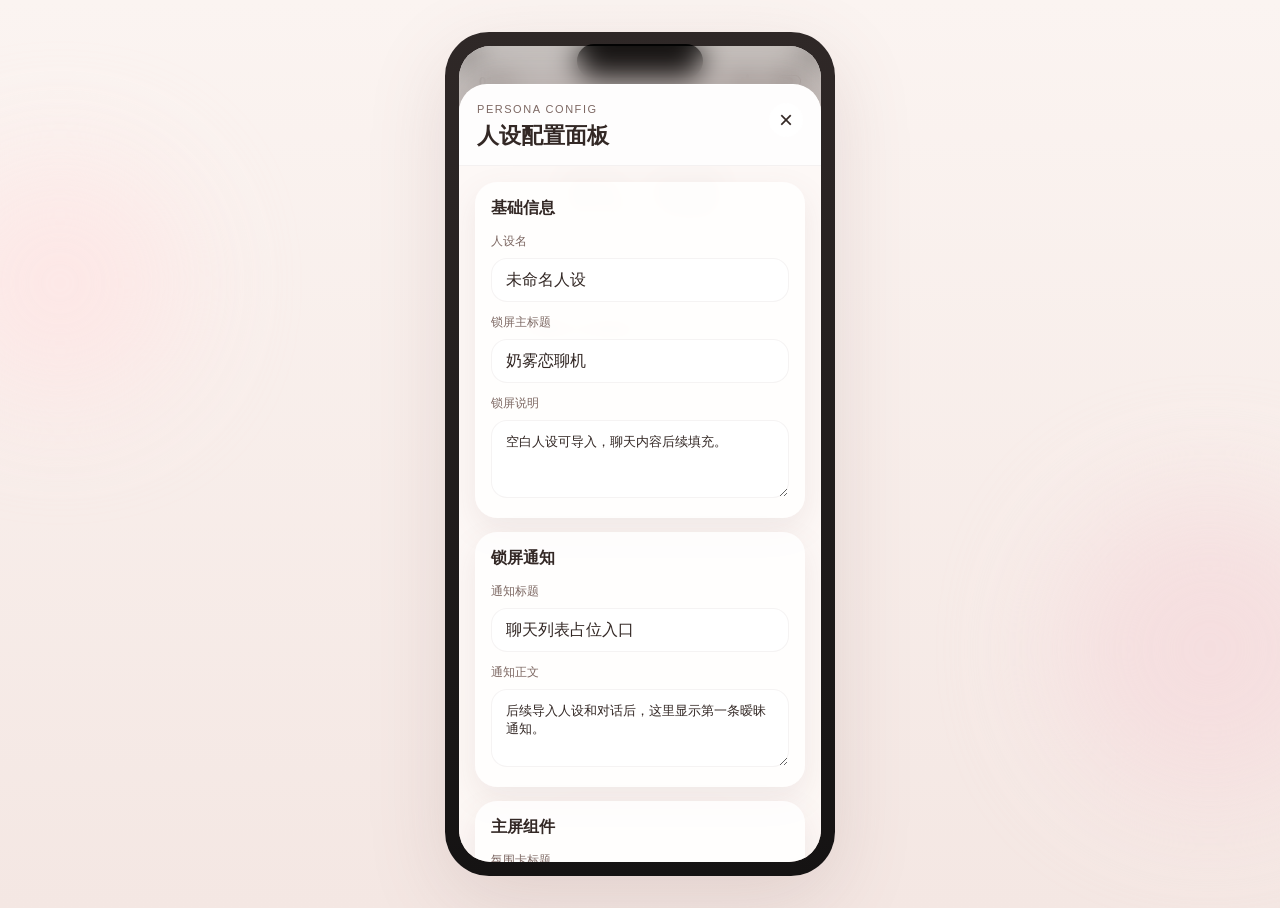
==== milk-mist-love-phone/index.html @ c80b2482 "feat: add milk mist love phone shell" ====
<!DOCTYPE html>
<html lang="zh-CN">
  <head>
    <meta charset="UTF-8" />
    <meta
      name="viewport"
      content="width=device-width, initial-scale=1.0, maximum-scale=1.0, user-scalable=no, viewport-fit=cover"
    />
    <meta name="theme-color" content="#f6edea" />
    <title>Milk Mist Love Phone</title>
    <link rel="stylesheet" href="./styles.css" />
  </head>
  <body>
    <main class="scene">
      <div class="ambient ambient-left"></div>
      <div class="ambient ambient-right"></div>

      <section class="phone-shell">
        <div class="device-frame">
          <div class="dynamic-island"></div>

          <div class="screen-surface">
            <header class="status-bar">
              <span class="status-time" id="statusTime">12:00</span>
              <div class="status-icons">
                <span class="signal-bars">
                  <i></i>
                  <i></i>
                  <i></i>
                  <i></i>
                </span>
                <span class="wifi-icon"></span>
                <span class="battery-pill">
                  <span class="battery-fill"></span>
                </span>
              </div>
            </header>

            <section class="screen is-active" data-screen="lock">
              <div class="lock-screen">
                <div class="lock-date">星期四 04/03</div>
                <div class="lock-time" id="lockTime">12:00</div>

                <div class="lock-card">
                  <p class="lock-card-label" id="personaNameText">未命名人设</p>
                  <h1 class="lock-card-title" id="lockCardTitle">
                    奶雾恋聊机
                  </h1>
                  <p class="lock-card-copy" id="lockCardCopy">
                    空白人设可导入，聊天内容后续填充。
                  </p>
                </div>

                <button
                  class="lock-notice"
                  type="button"
                  data-open-screen="chat-list"
                >
                  <div class="lock-notice-meta">
                    <span>消息</span>
                    <span>刚刚</span>
                  </div>
                  <strong id="lockNoticeTitle">聊天列表占位入口</strong>
                  <p id="lockNoticeBody">
                    后续导入人设和对话后，这里显示第一条暧昧通知。
                  </p>
                </button>

                <button
                  class="gesture-bar"
                  type="button"
                  data-open-screen="home"
                  aria-label="解锁进入主屏"
                ></button>
              </div>
            </section>

            <section class="screen" data-screen="home">
              <div class="home-screen">
                <div class="wallpaper-shimmer"></div>

                <section class="widget-grid">
                  <article class="widget-card widget-card-large">
                    <span class="widget-kicker">关系氛围卡片</span>
                    <h2 id="primaryWidgetTitle">空白可编辑</h2>
                    <p id="primaryWidgetBody">
                      用于放一句暧昧便签、心情碎片或关系提示。
                    </p>
                  </article>

                  <article class="widget-card widget-card-small">
                    <span class="widget-kicker">多媒体卡片</span>
                    <div class="media-placeholder" id="mediaWidgetPreview">
                      <span id="mediaWidgetLabel">可换图</span>
                    </div>
                    <p id="mediaWidgetBody">
                      支持图片、便签图或“为你做”的展示位。
                    </p>
                  </article>
                </section>

                <section class="app-grid" aria-label="主屏图标">
                  <button
                    class="app-icon app-icon-primary"
                    type="button"
                    data-open-screen="chat-list"
                  >
                    <span class="app-glyph">Q</span>
                    <span class="app-name">聊天</span>
                  </button>
                  <button class="app-icon" type="button">
                    <span class="app-glyph">R</span>
                    <span class="app-name">回忆</span>
                  </button>
                  <button class="app-icon" type="button">
                    <span class="app-glyph">P</span>
                    <span class="app-name">相片</span>
                  </button>
                  <button class="app-icon" type="button">
                    <span class="app-glyph">N</span>
                    <span class="app-name">便签</span>
                  </button>
                </section>

                <footer class="dock">
                  <button
                    class="dock-icon"
                    type="button"
                    data-open-screen="chat-list"
                    aria-label="打开聊天列表"
                  >
                    <span class="app-glyph">Q</span>
                  </button>
                  <button class="dock-icon" type="button" aria-label="打开照片">
                    <span class="app-glyph">P</span>
                  </button>
                  <button class="dock-icon" type="button" aria-label="打开便签">
                    <span class="app-glyph">N</span>
                  </button>
                </footer>
              </div>
            </section>

            <section class="screen" data-screen="chat-list">
              <div class="chat-list-screen">
                <header class="page-header qq-header">
                  <button
                    class="nav-back"
                    type="button"
                    data-open-screen="home"
                    aria-label="返回主屏"
                  >
                    ‹
                  </button>
                  <h2>消息</h2>
                  <div class="header-actions">
                    <button type="button" aria-label="搜索">⌕</button>
                    <button type="button" aria-label="新增">＋</button>
                  </div>
                </header>

                <div class="qq-search">
                  <input type="text" placeholder="搜索" readonly />
                </div>

                <section class="thread-list">
                  <button
                    class="thread-card"
                    type="button"
                    data-open-screen="chat-thread"
                  >
                    <span class="thread-avatar warm">A</span>
                    <span class="thread-main">
                      <span class="thread-top">
                        <strong id="threadName">未命名对话</strong>
                        <em>刚刚</em>
                      </span>
                      <span class="thread-preview"
                        id="threadPreview"
                        >导入人设后显示最近一条消息预览。</span
                      >
                    </span>
                    <span class="thread-badge" id="threadBadge">1</span>
                  </button>

                  <article class="thread-card thread-card-muted">
                    <span class="thread-avatar soft">?</span>
                    <span class="thread-main">
                      <span class="thread-top">
                        <strong>空白会话位</strong>
                        <em>--:--</em>
                      </span>
                      <span class="thread-preview"
                        >后续可继续扩展更多联系人与会话入口。</span
                      >
                    </span>
                  </article>
                </section>

                <footer class="qq-tabbar">
                  <button class="qq-tab is-active" type="button">消息</button>
                  <button class="qq-tab" type="button">联系人</button>
                  <button class="qq-tab" type="button">动态</button>
                </footer>
              </div>
            </section>

            <section class="screen" data-screen="chat-thread">
              <div class="chat-thread-screen">
                <header class="page-header qq-chat-header">
                  <button
                    class="nav-back"
                    type="button"
                    data-open-screen="chat-list"
                    aria-label="返回聊天列表"
                  >
                    ‹
                  </button>
                  <div class="chat-thread-title">
                    <strong id="chatTitle">未命名会话</strong>
                    <span id="chatSubtitle">空白人设</span>
                  </div>
                  <div class="header-actions">
                    <button type="button" aria-label="电话">◦</button>
                    <button type="button" aria-label="更多">⋯</button>
                  </div>
                </header>

                <section class="chat-canvas">
                  <div class="timestamp-chip">今天 12:00</div>

                  <div class="bubble-row bubble-row-left">
                    <span class="bubble-avatar">?</span>
                    <div class="bubble bubble-left" id="incomingBubble">
                      导入对话后，这里显示对方的第一条消息。
                    </div>
                  </div>

                  <div class="bubble-row bubble-row-right">
                    <div class="bubble bubble-right" id="outgoingBubble">
                      用户编写或导入的人设内容也会从这里开始填充。
                    </div>
                  </div>
                </section>

                <footer class="composer">
                  <button class="composer-action" type="button" aria-label="语音">
                    ＋
                  </button>
                  <div class="composer-input">聊天输入框占位</div>
                  <button class="composer-send" type="button">发送</button>
                </footer>
              </div>
            </section>

            <button
              class="config-fab"
              id="openConfigPanel"
              type="button"
              aria-label="打开人设配置面板"
            >
              人设
            </button>

            <div class="config-overlay" id="configOverlay" hidden>
              <section
                class="config-panel"
                role="dialog"
                aria-modal="true"
                aria-labelledby="configPanelTitle"
              >
                <header class="config-header">
                  <div>
                    <p class="config-eyebrow">Persona Config</p>
                    <h2 id="configPanelTitle">人设配置面板</h2>
                  </div>
                  <button
                    class="config-close"
                    id="closeConfigPanel"
                    type="button"
                    aria-label="关闭人设配置面板"
                  >
                    ×
                  </button>
                </header>

                <div class="config-body">
                  <section class="config-section">
                    <h3>基础信息</h3>
                    <label class="field">
                      <span>人设名</span>
                      <input id="personaNameInput" type="text" />
                    </label>
                    <label class="field">
                      <span>锁屏主标题</span>
                      <input id="lockTitleInput" type="text" />
                    </label>
                    <label class="field">
                      <span>锁屏说明</span>
                      <textarea id="lockCopyInput" rows="3"></textarea>
                    </label>
                  </section>

                  <section class="config-section">
                    <h3>锁屏通知</h3>
                    <label class="field">
                      <span>通知标题</span>
                      <input id="lockNoticeTitleInput" type="text" />
                    </label>
                    <label class="field">
                      <span>通知正文</span>
                      <textarea id="lockNoticeBodyInput" rows="3"></textarea>
                    </label>
                  </section>

                  <section class="config-section">
                    <h3>主屏组件</h3>
                    <label class="field">
                      <span>氛围卡标题</span>
                      <input id="primaryWidgetTitleInput" type="text" />
                    </label>
                    <label class="field">
                      <span>氛围卡正文</span>
                      <textarea id="primaryWidgetBodyInput" rows="3"></textarea>
                    </label>
                    <label class="field">
                      <span>多媒体卡文案</span>
                      <input id="mediaWidgetLabelInput" type="text" />
                    </label>
                    <label class="field">
                      <span>多媒体卡说明</span>
                      <textarea id="mediaWidgetBodyInput" rows="3"></textarea>
                    </label>
                    <label class="field">
                      <span>多媒体卡图片 URL</span>
                      <input id="mediaWidgetImageInput" type="url" />
                    </label>
                  </section>

                  <section class="config-section">
                    <h3>聊天列表</h3>
                    <label class="field">
                      <span>会话名</span>
                      <input id="threadNameInput" type="text" />
                    </label>
                    <label class="field">
                      <span>会话预览</span>
                      <textarea id="threadPreviewInput" rows="3"></textarea>
                    </label>
                    <label class="field">
                      <span>未读数量</span>
                      <input id="threadBadgeInput" type="number" min="0" max="99" />
                    </label>
                  </section>

                  <section class="config-section">
                    <h3>单人聊天</h3>
                    <label class="field">
                      <span>聊天标题</span>
                      <input id="chatTitleInput" type="text" />
                    </label>
                    <label class="field">
                      <span>聊天副标题</span>
                      <input id="chatSubtitleInput" type="text" />
                    </label>
                    <label class="field">
                      <span>左侧消息</span>
                      <textarea id="incomingBubbleInput" rows="3"></textarea>
                    </label>
                    <label class="field">
                      <span>右侧消息</span>
                      <textarea id="outgoingBubbleInput" rows="3"></textarea>
                    </label>
                  </section>

                  <section class="config-section">
                    <h3>JSON 导入导出</h3>
                    <label class="field">
                      <span>JSON 文本</span>
                      <textarea
                        id="jsonConfigInput"
                        rows="8"
                        placeholder='{"personaName":"你的角色名"}'
                      ></textarea>
                    </label>
                    <div class="config-actions">
                      <button class="config-btn" id="importJsonBtn" type="button">
                        应用 JSON
                      </button>
                      <button
                        class="config-btn config-btn-secondary"
                        id="importFileBtn"
                        type="button"
                      >
                        导入 JSON 文件
                      </button>
                      <button
                        class="config-btn config-btn-secondary"
                        id="exportJsonBtn"
                        type="button"
                      >
                        导出 JSON
                      </button>
                      <button
                        class="config-btn config-btn-danger"
                        id="resetConfigBtn"
                        type="button"
                      >
                        恢复默认
                      </button>
                    </div>
                    <input
                      id="jsonFileInput"
                      type="file"
                      accept="application/json,.json"
                      hidden
                    />
                    <p class="config-status" id="configStatus">
                      当前支持页面表单填写、JSON 粘贴导入和 JSON 文件导入。
                    </p>
                  </section>
                </div>
              </section>
            </div>
          </div>
        </div>
      </section>
    </main>

    <script src="./app.js"></script>
  </body>
</html>
---- milk-mist-love-phone/styles.css ----
:root {
  --bg-top: #fbf4f1;
  --bg-bottom: #f4e7e3;
  --surface: rgba(255, 255, 255, 0.52);
  --surface-strong: rgba(255, 255, 255, 0.8);
  --text: #332825;
  --text-soft: #7d6863;
  --accent-deep: #d68f93;
  --shadow: 0 24px 80px rgba(126, 90, 85, 0.16);
  --shadow-soft: 0 12px 32px rgba(126, 90, 85, 0.1);
  --safe-top: 56px;
  --safe-bottom: 28px;
  --qq-blue-deep: #7ea1c9;
}

* {
  box-sizing: border-box;
}

html,
body {
  margin: 0;
  min-height: 100%;
  font-family: "SF Pro Text", "PingFang SC", "Hiragino Sans GB", "Noto Sans SC",
    sans-serif;
  background: linear-gradient(180deg, var(--bg-top) 0%, var(--bg-bottom) 100%);
  color: var(--text);
}

body {
  min-height: 100vh;
}

button,
input {
  font: inherit;
}

button {
  border: 0;
  background: none;
  color: inherit;
  padding: 0;
}

.scene {
  position: relative;
  min-height: 100vh;
  display: grid;
  place-items: center;
  overflow: hidden;
  padding: 32px 18px;
}

.ambient {
  position: absolute;
  border-radius: 999px;
  filter: blur(60px);
  opacity: 0.85;
}

.ambient-left {
  width: 240px;
  height: 240px;
  left: -60px;
  top: 18%;
  background: rgba(255, 228, 228, 0.85);
}

.ambient-right {
  width: 300px;
  height: 300px;
  right: -80px;
  bottom: 12%;
  background: rgba(246, 220, 222, 0.92);
}

.phone-shell {
  position: relative;
  z-index: 1;
}

.device-frame {
  width: min(100vw - 36px, 390px);
  height: min(100dvh - 36px, 844px);
  background: linear-gradient(180deg, #2f2827 0%, #151313 100%);
  border-radius: 44px;
  padding: 14px;
  box-shadow: var(--shadow);
  position: relative;
}

.dynamic-island {
  position: absolute;
  top: 12px;
  left: 50%;
  transform: translateX(-50%);
  width: 126px;
  height: 34px;
  border-radius: 999px;
  background: rgba(0, 0, 0, 0.92);
  z-index: 4;
}

.screen-surface {
  position: relative;
  width: 100%;
  height: 100%;
  border-radius: 32px;
  overflow: hidden;
  background:
    radial-gradient(circle at 16% 16%, rgba(255, 255, 255, 0.58), transparent 32%),
    linear-gradient(180deg, #fffaf7 0%, #f7eeea 100%);
}

.status-bar {
  position: absolute;
  top: 0;
  left: 0;
  right: 0;
  display: flex;
  justify-content: space-between;
  align-items: center;
  padding: 18px 20px 0;
  height: 52px;
  z-index: 3;
  font-size: 13px;
  font-weight: 600;
}

.status-icons {
  display: flex;
  align-items: center;
  gap: 8px;
}

.signal-bars {
  display: flex;
  align-items: flex-end;
  gap: 2px;
  height: 14px;
}

.signal-bars i {
  display: block;
  width: 3px;
  border-radius: 999px;
  background: var(--text);
}

.signal-bars i:nth-child(1) {
  height: 5px;
}

.signal-bars i:nth-child(2) {
  height: 8px;
}

.signal-bars i:nth-child(3) {
  height: 11px;
}

.signal-bars i:nth-child(4) {
  height: 14px;
}

.wifi-icon {
  width: 12px;
  height: 12px;
  border: 2px solid var(--text);
  border-top-color: transparent;
  border-left-color: transparent;
  transform: rotate(45deg);
  border-radius: 2px;
  opacity: 0.75;
}

.battery-pill {
  width: 24px;
  height: 12px;
  border-radius: 999px;
  border: 1.8px solid var(--text);
  padding: 1px;
  display: flex;
  align-items: center;
}

.battery-fill {
  display: block;
  height: 100%;
  width: 72%;
  border-radius: 999px;
  background: var(--text);
}

.screen {
  position: absolute;
  inset: 0;
  padding-top: var(--safe-top);
  padding-bottom: var(--safe-bottom);
  opacity: 0;
  pointer-events: none;
  transform: scale(1.02);
  transition:
    opacity 0.28s ease,
    transform 0.32s ease;
}

.screen.is-active {
  opacity: 1;
  pointer-events: auto;
  transform: scale(1);
}

.lock-screen,
.home-screen,
.chat-list-screen,
.chat-thread-screen {
  height: 100%;
}

.lock-screen {
  display: flex;
  flex-direction: column;
  align-items: center;
  padding: 34px 22px 18px;
  background:
    radial-gradient(circle at top, rgba(255, 255, 255, 0.62), transparent 38%),
    linear-gradient(180deg, #f9f1ef 0%, #f3e5e1 100%);
}

.lock-date {
  font-size: 16px;
  color: var(--text-soft);
}

.lock-time {
  margin-top: 4px;
  font-size: 72px;
  line-height: 0.95;
  font-weight: 600;
  letter-spacing: -0.06em;
}

.lock-card,
.lock-notice,
.widget-card,
.thread-card,
.bubble,
.composer {
  backdrop-filter: blur(20px);
  -webkit-backdrop-filter: blur(20px);
}

.lock-card {
  width: 100%;
  margin-top: 38px;
  padding: 20px;
  border-radius: 34px;
  background: var(--surface);
  border: 1px solid rgba(255, 255, 255, 0.7);
  box-shadow: var(--shadow-soft);
}

.lock-card-label,
.widget-kicker {
  margin: 0;
  font-size: 12px;
  text-transform: uppercase;
  letter-spacing: 0.12em;
  color: var(--text-soft);
}

.lock-card-title {
  margin: 10px 0 6px;
  font-size: 30px;
  line-height: 1.02;
}

.lock-card-copy {
  margin: 0;
  font-size: 14px;
  color: var(--text-soft);
  line-height: 1.5;
}

.lock-notice {
  width: 100%;
  margin-top: auto;
  text-align: left;
  padding: 16px 18px;
  border-radius: 26px;
  background: rgba(255, 255, 255, 0.72);
  border: 1px solid rgba(255, 255, 255, 0.75);
  box-shadow: var(--shadow-soft);
}

.lock-notice-meta,
.thread-top {
  display: flex;
  justify-content: space-between;
  align-items: center;
  gap: 10px;
  color: var(--text-soft);
  font-size: 12px;
}

.lock-notice strong {
  display: block;
  margin-top: 8px;
  font-size: 16px;
}

.lock-notice p {
  margin: 8px 0 0;
  font-size: 13px;
  line-height: 1.45;
  color: var(--text-soft);
}

.gesture-bar {
  margin-top: 22px;
  width: 148px;
  height: 5px;
  border-radius: 999px;
  background: rgba(51, 40, 37, 0.86);
}

.home-screen {
  position: relative;
  padding: 30px 18px 16px;
  display: flex;
  flex-direction: column;
  gap: 20px;
  background:
    radial-gradient(circle at 82% 12%, rgba(255, 241, 241, 0.8), transparent 26%),
    linear-gradient(180deg, #fff9f7 0%, #f7ece8 100%);
}

.wallpaper-shimmer {
  position: absolute;
  inset: 0;
  background:
    radial-gradient(circle at 18% 22%, rgba(255, 255, 255, 0.5), transparent 18%),
    radial-gradient(circle at 78% 34%, rgba(245, 213, 215, 0.34), transparent 24%);
  pointer-events: none;
}

.widget-grid,
.app-grid,
.dock,
.thread-list,
.chat-canvas {
  position: relative;
  z-index: 1;
}

.widget-grid {
  display: grid;
  grid-template-columns: 1.15fr 0.85fr;
  gap: 14px;
  min-height: 222px;
}

.widget-card {
  border-radius: 28px;
  padding: 18px;
  background: rgba(255, 255, 255, 0.64);
  border: 1px solid rgba(255, 255, 255, 0.78);
  box-shadow: var(--shadow-soft);
}

.widget-card h2 {
  margin: 12px 0 10px;
  font-size: 24px;
  line-height: 1.08;
}

.widget-card p {
  margin: 0;
  font-size: 13px;
  line-height: 1.5;
  color: var(--text-soft);
}

.widget-card-large {
  display: flex;
  flex-direction: column;
  justify-content: flex-end;
  min-height: 198px;
}

.widget-card-small {
  margin-top: 24px;
  min-height: 176px;
}

.media-placeholder {
  display: grid;
  place-items: center;
  height: 86px;
  margin: 14px 0 12px;
  border-radius: 20px;
  background: linear-gradient(135deg, rgba(248, 224, 225, 0.9), rgba(255, 255, 255, 0.9));
  color: var(--accent-deep);
  font-weight: 600;
}

.app-grid {
  display: grid;
  grid-template-columns: repeat(4, 1fr);
  gap: 20px 16px;
}

.app-icon,
.dock-icon {
  display: flex;
  flex-direction: column;
  align-items: center;
  gap: 8px;
}

.app-glyph {
  display: grid;
  place-items: center;
  width: 58px;
  height: 58px;
  border-radius: 18px;
  background: rgba(255, 255, 255, 0.72);
  border: 1px solid rgba(255, 255, 255, 0.82);
  box-shadow: 0 8px 20px rgba(156, 114, 109, 0.12);
  font-size: 22px;
  font-weight: 700;
}

.app-icon-primary .app-glyph,
.dock-icon:first-child .app-glyph {
  background: linear-gradient(
    180deg,
    rgba(255, 242, 242, 0.95),
    rgba(242, 207, 208, 0.92)
  );
}

.app-name {
  font-size: 12px;
  color: var(--text);
}

.dock {
  margin-top: auto;
  padding: 12px 18px;
  border-radius: 30px;
  background: rgba(255, 255, 255, 0.52);
  border: 1px solid rgba(255, 255, 255, 0.78);
  display: flex;
  justify-content: center;
  gap: 22px;
}

.dock-icon .app-glyph {
  width: 54px;
  height: 54px;
}

.chat-list-screen {
  display: flex;
  flex-direction: column;
  background: linear-gradient(180deg, #cfe1f3 0%, #f7efeb 26%, #f9f3ef 100%);
}

.page-header {
  display: flex;
  align-items: center;
  justify-content: space-between;
  padding: 14px 16px 10px;
}

.qq-header {
  color: #ffffff;
  padding-top: 12px;
}

.qq-header h2 {
  margin: 0;
  font-size: 30px;
  font-weight: 700;
}

.nav-back,
.header-actions button {
  min-width: 28px;
  min-height: 28px;
  display: grid;
  place-items: center;
  font-size: 24px;
  color: inherit;
}

.header-actions {
  display: flex;
  align-items: center;
  gap: 10px;
}

.qq-search {
  padding: 0 14px 14px;
}

.qq-search input {
  width: 100%;
  height: 38px;
  border: 0;
  border-radius: 999px;
  background: rgba(255, 255, 255, 0.28);
  color: #ffffff;
  padding: 0 14px;
}

.qq-search input::placeholder {
  color: rgba(255, 255, 255, 0.78);
}

.thread-list {
  flex: 1;
  overflow: auto;
  padding-bottom: 14px;
}

.thread-card {
  width: 100%;
  display: flex;
  align-items: center;
  gap: 12px;
  padding: 14px 16px;
  background: rgba(255, 255, 255, 0.74);
  border-top: 1px solid rgba(125, 104, 99, 0.08);
}

.thread-card-muted {
  opacity: 0.72;
}

.thread-avatar {
  flex: none;
  width: 52px;
  height: 52px;
  border-radius: 18px;
  display: grid;
  place-items: center;
  font-weight: 700;
  color: #ffffff;
}

.thread-avatar.warm {
  background: linear-gradient(180deg, #f4b9bb, #d38b90);
}

.thread-avatar.soft {
  background: linear-gradient(180deg, #d8d7e8, #b1b4d6);
}

.thread-main {
  flex: 1;
  min-width: 0;
  display: flex;
  flex-direction: column;
  gap: 6px;
}

.thread-preview {
  font-size: 13px;
  color: var(--text-soft);
  text-align: left;
  white-space: nowrap;
  overflow: hidden;
  text-overflow: ellipsis;
}

.thread-badge {
  flex: none;
  min-width: 20px;
  height: 20px;
  border-radius: 999px;
  display: grid;
  place-items: center;
  padding: 0 6px;
  background: #ff565d;
  color: #ffffff;
  font-size: 11px;
  font-weight: 700;
}

.qq-tabbar {
  display: grid;
  grid-template-columns: repeat(3, 1fr);
  border-top: 1px solid rgba(125, 104, 99, 0.08);
  background: rgba(255, 255, 255, 0.78);
}

.qq-tab {
  height: 58px;
  font-size: 13px;
  color: var(--text-soft);
}

.qq-tab.is-active {
  color: var(--qq-blue-deep);
  font-weight: 700;
}

.config-fab {
  position: absolute;
  right: 18px;
  bottom: 26px;
  z-index: 8;
  min-width: 54px;
  height: 54px;
  padding: 0 16px;
  border-radius: 999px;
  background: rgba(255, 255, 255, 0.84);
  color: var(--text);
  box-shadow: 0 14px 30px rgba(126, 90, 85, 0.18);
  border: 1px solid rgba(255, 255, 255, 0.9);
  font-size: 13px;
  font-weight: 700;
  letter-spacing: 0.04em;
}

.config-overlay {
  position: absolute;
  inset: 0;
  z-index: 9;
  background: rgba(36, 27, 26, 0.26);
  backdrop-filter: blur(14px);
  -webkit-backdrop-filter: blur(14px);
  display: grid;
  place-items: end center;
}

.config-panel {
  width: 100%;
  max-height: calc(100% - 38px);
  background: rgba(255, 250, 248, 0.96);
  border-radius: 28px 28px 0 0;
  border-top: 1px solid rgba(255, 255, 255, 0.92);
  box-shadow: 0 -16px 40px rgba(103, 74, 70, 0.12);
  overflow: hidden;
}

.config-header {
  display: flex;
  align-items: flex-start;
  justify-content: space-between;
  gap: 16px;
  padding: 18px 18px 14px;
  border-bottom: 1px solid rgba(125, 104, 99, 0.08);
  background: rgba(255, 255, 255, 0.76);
}

.config-eyebrow {
  margin: 0 0 6px;
  color: var(--text-soft);
  font-size: 11px;
  letter-spacing: 0.14em;
  text-transform: uppercase;
}

.config-header h2 {
  margin: 0;
  font-size: 22px;
}

.config-close {
  width: 34px;
  height: 34px;
  border-radius: 999px;
  background: rgba(255, 255, 255, 0.9);
  display: grid;
  place-items: center;
  font-size: 24px;
  line-height: 1;
}

.config-body {
  overflow: auto;
  max-height: calc(100dvh - 180px);
  padding: 16px 16px 30px;
}

.config-section {
  padding: 16px;
  border-radius: 22px;
  background: rgba(255, 255, 255, 0.78);
  box-shadow: var(--shadow-soft);
}

.config-section + .config-section {
  margin-top: 14px;
}

.config-section h3 {
  margin: 0 0 14px;
  font-size: 16px;
}

.field {
  display: block;
}

.field + .field {
  margin-top: 12px;
}

.field span {
  display: block;
  margin-bottom: 8px;
  color: var(--text-soft);
  font-size: 12px;
}

.field input,
.field textarea {
  width: 100%;
  border: 1px solid rgba(125, 104, 99, 0.08);
  border-radius: 16px;
  background: rgba(255, 255, 255, 0.92);
  padding: 12px 14px;
  color: var(--text);
  outline: none;
}

.field textarea {
  resize: vertical;
  min-height: 78px;
}

.config-actions {
  display: grid;
  grid-template-columns: repeat(2, minmax(0, 1fr));
  gap: 10px;
}

.config-btn {
  min-height: 42px;
  padding: 0 14px;
  border-radius: 14px;
  background: linear-gradient(
    180deg,
    rgba(246, 219, 220, 0.96),
    rgba(233, 198, 201, 0.96)
  );
  color: #5a4341;
  font-size: 13px;
  font-weight: 700;
}

.config-btn-secondary {
  background: rgba(255, 255, 255, 0.88);
}

.config-btn-danger {
  background: rgba(255, 232, 232, 0.96);
  color: #9a4a4e;
}

.config-status {
  margin: 12px 0 0;
  color: var(--text-soft);
  font-size: 12px;
  line-height: 1.5;
}

.chat-thread-screen {
  display: flex;
  flex-direction: column;
  background:
    radial-gradient(circle at top, rgba(255, 255, 255, 0.56), transparent 30%),
    linear-gradient(180deg, #f8efec 0%, #f1e3df 100%);
}

.qq-chat-header {
  padding-top: 8px;
}

.chat-thread-title {
  display: flex;
  flex-direction: column;
  align-items: center;
  gap: 4px;
}

.chat-thread-title strong {
  font-size: 17px;
}

.chat-thread-title span {
  font-size: 11px;
  color: var(--text-soft);
}

.chat-canvas {
  flex: 1;
  padding: 14px 14px 22px;
  overflow: auto;
}

.timestamp-chip {
  width: fit-content;
  margin: 0 auto 18px;
  padding: 6px 10px;
  border-radius: 999px;
  background: rgba(255, 255, 255, 0.62);
  color: var(--text-soft);
  font-size: 11px;
}

.bubble-row {
  display: flex;
  align-items: flex-end;
  gap: 10px;
  margin-bottom: 14px;
}

.bubble-row-right {
  justify-content: flex-end;
}

.bubble-avatar {
  flex: none;
  width: 32px;
  height: 32px;
  border-radius: 12px;
  display: grid;
  place-items: center;
  background: linear-gradient(180deg, #d8d7e8, #b1b4d6);
  color: #ffffff;
  font-size: 13px;
  font-weight: 700;
}

.bubble {
  max-width: 74%;
  padding: 12px 14px;
  border-radius: 18px;
  font-size: 14px;
  line-height: 1.5;
  box-shadow: var(--shadow-soft);
}

.bubble-left {
  background: rgba(255, 255, 255, 0.8);
  border-top-left-radius: 8px;
}

.bubble-right {
  background: linear-gradient(
    180deg,
    rgba(244, 213, 214, 0.98),
    rgba(241, 203, 205, 0.98)
  );
  border-top-right-radius: 8px;
}

.composer {
  display: flex;
  align-items: center;
  gap: 10px;
  padding: 12px 14px 16px;
  background: rgba(255, 255, 255, 0.66);
  border-top: 1px solid rgba(125, 104, 99, 0.08);
}

.composer-action,
.composer-send {
  flex: none;
  min-width: 36px;
  height: 36px;
  border-radius: 999px;
  background: rgba(255, 255, 255, 0.8);
  display: grid;
  place-items: center;
}

.composer-input {
  flex: 1;
  min-height: 40px;
  padding: 10px 14px;
  border-radius: 999px;
  background: rgba(255, 255, 255, 0.78);
  color: var(--text-soft);
  font-size: 14px;
}

@media (max-width: 420px) {
  .scene {
    padding: 0;
  }

  .device-frame {
    width: 100vw;
    height: 100dvh;
    border-radius: 0;
    padding: 0;
  }

  .dynamic-island {
    top: 8px;
  }

  .screen-surface {
    border-radius: 0;
  }

  .config-panel {
    max-height: 100%;
    border-radius: 24px 24px 0 0;
  }
}
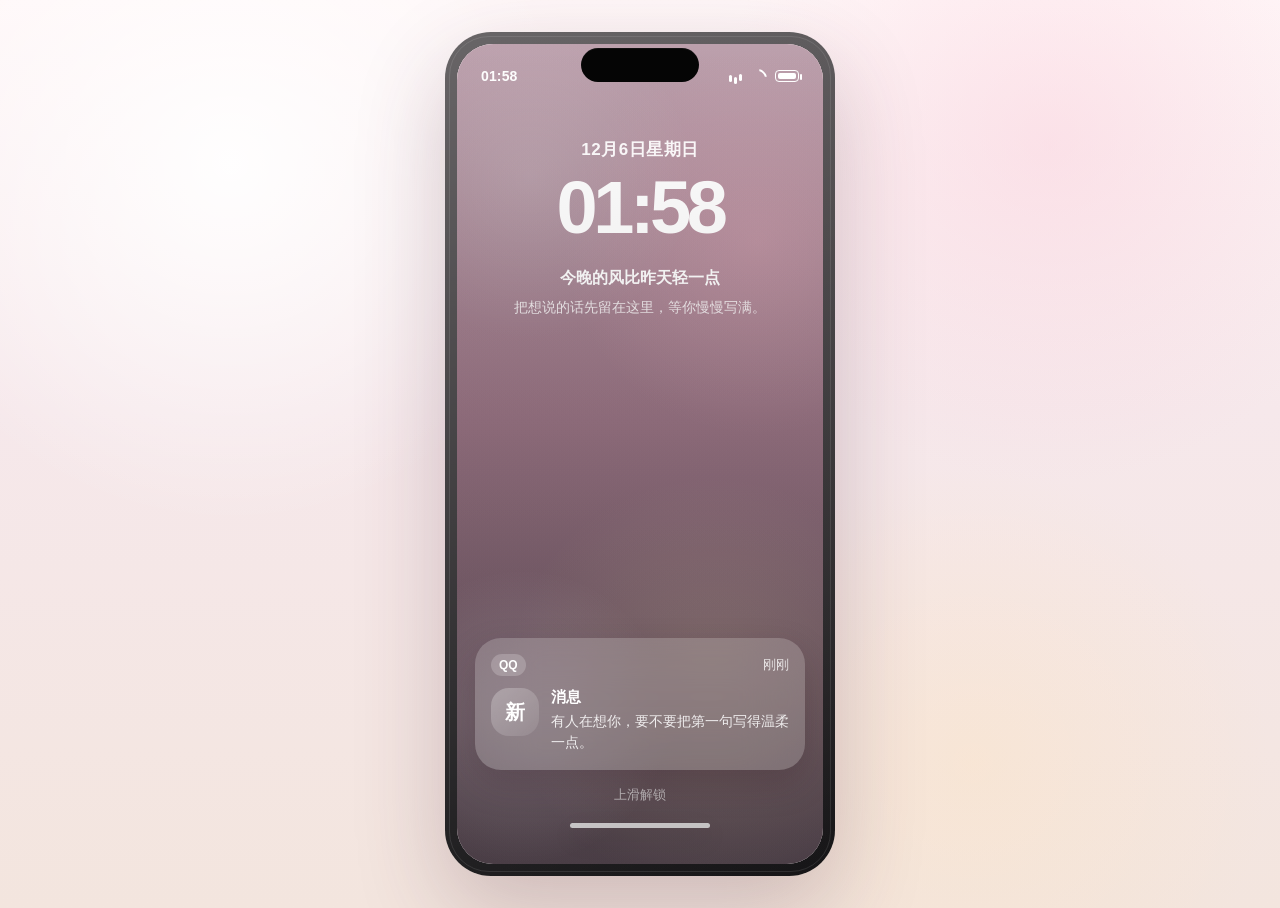
==== commit 47ddf607: "feat: refine milk mist love phone interactions" ====
--- a/milk-mist-love-phone/index.html
+++ b/milk-mist-love-phone/index.html
@@ -1,430 +1,375 @@
-<!DOCTYPE html>
+<!doctype html>
 <html lang="zh-CN">
   <head>
     <meta charset="UTF-8" />
-    <meta
-      name="viewport"
-      content="width=device-width, initial-scale=1.0, maximum-scale=1.0, user-scalable=no, viewport-fit=cover"
-    />
-    <meta name="theme-color" content="#f6edea" />
-    <title>Milk Mist Love Phone</title>
+    <meta name="viewport" content="width=device-width, initial-scale=1.0, viewport-fit=cover" />
+    <meta name="theme-color" content="#f2dfe4" />
+    <title>奶雾恋聊机</title>
     <link rel="stylesheet" href="./styles.css" />
   </head>
   <body>
-    <main class="scene">
-      <div class="ambient ambient-left"></div>
-      <div class="ambient ambient-right"></div>
-
-      <section class="phone-shell">
-        <div class="device-frame">
-          <div class="dynamic-island"></div>
-
-          <div class="screen-surface">
-            <header class="status-bar">
-              <span class="status-time" id="statusTime">12:00</span>
-              <div class="status-icons">
-                <span class="signal-bars">
-                  <i></i>
-                  <i></i>
-                  <i></i>
-                  <i></i>
-                </span>
+    <main class="stage">
+      <div class="phone-frame" id="phoneFrame">
+        <div class="dynamic-island" aria-hidden="true"></div>
+        <div class="screen-surface">
+          <section class="base-screen lock-screen" id="lockScreen" aria-label="锁屏">
+            <div class="status-bar lock-status-bar">
+              <span class="status-time" data-clock>00:00</span>
+              <div class="status-icons" aria-hidden="true">
+                <span class="signal-bars"></span>
                 <span class="wifi-icon"></span>
-                <span class="battery-pill">
-                  <span class="battery-fill"></span>
-                </span>
-              </div>
-            </header>
-
-            <section class="screen is-active" data-screen="lock">
-              <div class="lock-screen">
-                <div class="lock-date">星期四 04/03</div>
-                <div class="lock-time" id="lockTime">12:00</div>
-
-                <div class="lock-card">
-                  <p class="lock-card-label" id="personaNameText">未命名人设</p>
-                  <h1 class="lock-card-title" id="lockCardTitle">
-                    奶雾恋聊机
-                  </h1>
-                  <p class="lock-card-copy" id="lockCardCopy">
-                    空白人设可导入，聊天内容后续填充。
-                  </p>
+                <span class="battery-icon"></span>
+              </div>
+            </div>
+
+            <div class="lock-copy">
+              <p class="lock-date" id="lockDate">4月3日 星期五</p>
+              <h1 class="lock-time" id="lockTime">00:00</h1>
+              <div class="lock-story">
+                <p class="lock-story-title" data-bind="lockTitle">今晚的风比昨天轻一点</p>
+                <p class="lock-story-body" data-bind="lockCopy">把想说的话先留在这里，等你慢慢写满。</p>
+              </div>
+            </div>
+
+            <button class="lock-notification" id="lockNotification" type="button" aria-label="从通知打开聊天">
+              <div class="lock-notice-app">
+                <span class="lock-notice-badge">QQ</span>
+                <span>刚刚</span>
+              </div>
+              <div class="lock-notice-main">
+                <div class="lock-notice-avatar" data-avatar-letter>聊</div>
+                <div class="lock-notice-text">
+                  <strong data-bind="lockNoticeTitle">消息</strong>
+                  <span data-bind="lockNoticeBody">有人在想你，要不要把第一句写得温柔一点。</span>
                 </div>
-
-                <button
-                  class="lock-notice"
-                  type="button"
-                  data-open-screen="chat-list"
-                >
-                  <div class="lock-notice-meta">
-                    <span>消息</span>
-                    <span>刚刚</span>
-                  </div>
-                  <strong id="lockNoticeTitle">聊天列表占位入口</strong>
-                  <p id="lockNoticeBody">
-                    后续导入人设和对话后，这里显示第一条暧昧通知。
-                  </p>
-                </button>
-
-                <button
-                  class="gesture-bar"
-                  type="button"
-                  data-open-screen="home"
-                  aria-label="解锁进入主屏"
-                ></button>
-              </div>
-            </section>
-
-            <section class="screen" data-screen="home">
-              <div class="home-screen">
-                <div class="wallpaper-shimmer"></div>
-
-                <section class="widget-grid">
-                  <article class="widget-card widget-card-large">
-                    <span class="widget-kicker">关系氛围卡片</span>
-                    <h2 id="primaryWidgetTitle">空白可编辑</h2>
-                    <p id="primaryWidgetBody">
-                      用于放一句暧昧便签、心情碎片或关系提示。
-                    </p>
-                  </article>
-
-                  <article class="widget-card widget-card-small">
-                    <span class="widget-kicker">多媒体卡片</span>
-                    <div class="media-placeholder" id="mediaWidgetPreview">
-                      <span id="mediaWidgetLabel">可换图</span>
-                    </div>
-                    <p id="mediaWidgetBody">
-                      支持图片、便签图或“为你做”的展示位。
-                    </p>
-                  </article>
+              </div>
+            </button>
+
+            <div class="unlock-zone" id="unlockZone">
+              <p class="unlock-copy">上滑解锁</p>
+              <button class="home-pill" id="unlockHandle" type="button" aria-label="上滑解锁"></button>
+            </div>
+          </section>
+
+          <section class="base-screen home-screen" id="homeScreen" aria-label="主屏幕">
+            <div class="status-bar home-status-bar">
+              <span class="status-time" data-clock>00:00</span>
+              <div class="status-icons" aria-hidden="true">
+                <span class="signal-bars"></span>
+                <span class="wifi-icon"></span>
+                <span class="battery-icon"></span>
+              </div>
+            </div>
+
+            <div class="home-widgets">
+              <button class="widget-card widget-large" id="heroWidget" type="button">
+                <span class="widget-kicker">留给今天</span>
+                <strong data-bind="primaryWidgetTitle">今天想记住</strong>
+                <p data-bind="primaryWidgetBody">傍晚五点十七分，云有一点粉。</p>
+              </button>
+
+              <button class="widget-card widget-media" id="mediaWidget" type="button">
+                <div class="media-widget-copy">
+                  <span class="widget-kicker" data-bind="mediaWidgetLabel">为你做的</span>
+                  <p data-bind="mediaWidgetBody">这里可以放一张图，或者一句只想给某个人看的话。</p>
+                </div>
+                <div class="media-thumb" id="mediaThumb">
+                  <img id="mediaThumbImage" alt="主屏多媒体卡片" />
+                  <span class="media-placeholder">照片</span>
+                </div>
+              </button>
+            </div>
+
+            <div class="icon-grid">
+              <button class="app-icon" id="messagesIcon" data-open-app="messages" type="button">
+                <span class="icon-squircle icon-messages">
+                  <span class="icon-bubble"></span>
+                </span>
+                <span class="icon-label">消息</span>
+              </button>
+
+              <button class="app-icon" type="button">
+                <span class="icon-squircle icon-photos">
+                  <span class="petal petal-a"></span>
+                  <span class="petal petal-b"></span>
+                  <span class="petal petal-c"></span>
+                  <span class="petal petal-d"></span>
+                </span>
+                <span class="icon-label">照片</span>
+              </button>
+
+              <button class="app-icon" type="button">
+                <span class="icon-squircle icon-notes"></span>
+                <span class="icon-label">备忘录</span>
+              </button>
+
+              <button class="app-icon" id="settingsIcon" data-open-app="settings" type="button">
+                <span class="icon-squircle icon-settings">
+                  <span class="gear-core"></span>
+                </span>
+                <span class="icon-label">设置</span>
+              </button>
+
+              <button class="app-icon" type="button">
+                <span class="icon-squircle icon-calendar">
+                  <span class="calendar-top"></span>
+                  <span class="calendar-date">18</span>
+                </span>
+                <span class="icon-label">日历</span>
+              </button>
+
+              <button class="app-icon" type="button">
+                <span class="icon-squircle icon-weather">
+                  <span class="sun-core"></span>
+                  <span class="cloud-shape"></span>
+                </span>
+                <span class="icon-label">天气</span>
+              </button>
+            </div>
+
+            <div class="dock">
+              <button class="dock-icon" type="button">
+                <span class="icon-squircle icon-phone"></span>
+              </button>
+              <button class="dock-icon" type="button">
+                <span class="icon-squircle icon-camera"></span>
+              </button>
+              <button class="dock-icon" type="button">
+                <span class="icon-squircle icon-music"></span>
+              </button>
+              <button class="dock-icon" type="button">
+                <span class="icon-squircle icon-browser"></span>
+              </button>
+            </div>
+
+            <button class="home-pill home-pill-home" id="homeIdlePill" type="button" aria-label="主屏手势条"></button>
+          </section>
+
+          <section class="app-shell messages-shell" id="messagesShell" aria-hidden="true" data-page="list">
+            <div class="messages-window">
+              <div class="messages-pages">
+                <section class="messages-page messages-list-page" aria-label="聊天列表">
+                  <header class="qq-header">
+                    <div class="qq-header-copy">
+                      <span class="qq-kicker">QQ</span>
+                      <h2>消息</h2>
+                    </div>
+                    <button class="qq-header-action" id="messagesCloseButton" type="button" aria-label="回到主屏">完成</button>
+                  </header>
+
+                  <div class="qq-search-bar">搜索</div>
+
+                  <div class="chat-group">
+                    <button class="chat-row chat-row-primary" id="openThreadButton" type="button">
+                      <div class="chat-avatar chat-avatar-primary" data-avatar-letter>聊</div>
+                      <div class="chat-main">
+                        <div class="chat-meta">
+                          <strong data-bind="threadName">新消息</strong>
+                          <span>刚刚</span>
+                        </div>
+                        <p data-bind="threadPreview">晚一点回也没关系，我还在。</p>
+                      </div>
+                      <span class="chat-badge" id="threadBadge" data-bind="threadBadge">1</span>
+                    </button>
+
+                    <div class="chat-row chat-row-muted">
+                      <div class="chat-avatar chat-avatar-soft">新</div>
+                      <div class="chat-main">
+                        <div class="chat-meta">
+                          <strong>新的朋友</strong>
+                          <span>昨天</span>
+                        </div>
+                        <p>一条新的好友申请，先别着急回应。</p>
+                      </div>
+                    </div>
+
+                    <div class="chat-row chat-row-muted">
+                      <div class="chat-avatar chat-avatar-soft">空</div>
+                      <div class="chat-main">
+                        <div class="chat-meta">
+                          <strong>空间提醒</strong>
+                          <span>周一</span>
+                        </div>
+                        <p>有人给你的最近动态点了一个赞。</p>
+                      </div>
+                    </div>
+                  </div>
                 </section>
 
-                <section class="app-grid" aria-label="主屏图标">
-                  <button
-                    class="app-icon app-icon-primary"
-                    type="button"
-                    data-open-screen="chat-list"
-                  >
-                    <span class="app-glyph">Q</span>
-                    <span class="app-name">聊天</span>
-                  </button>
-                  <button class="app-icon" type="button">
-                    <span class="app-glyph">R</span>
-                    <span class="app-name">回忆</span>
-                  </button>
-                  <button class="app-icon" type="button">
-                    <span class="app-glyph">P</span>
-                    <span class="app-name">相片</span>
-                  </button>
-                  <button class="app-icon" type="button">
-                    <span class="app-glyph">N</span>
-                    <span class="app-name">便签</span>
-                  </button>
+                <section class="messages-page chat-thread-page" aria-label="聊天详情">
+                  <header class="thread-header">
+                    <button class="thread-back" id="threadBackButton" type="button">消息</button>
+                    <div class="thread-title">
+                      <strong data-bind="chatTitle">新对话</strong>
+                      <span data-bind="chatSubtitle">在线</span>
+                    </div>
+                    <button class="thread-more" type="button" aria-label="更多">•••</button>
+                  </header>
+
+                  <div class="thread-scene">
+                    <div class="chat-bubble chat-bubble-incoming" data-bind="incomingBubble">刚刚看到一家很好看的面包店。</div>
+                    <div class="chat-bubble chat-bubble-outgoing" data-bind="outgoingBubble">下次路过的时候，拍给我看看。</div>
+                  </div>
+
+                  <div class="thread-toolbar">
+                    <span>语音</span>
+                    <span>图片</span>
+                    <span>送礼</span>
+                  </div>
+
+                  <div class="thread-input-shell">
+                    <div class="thread-input">把下一句想说的话，先在这里存一下。</div>
+                    <button class="thread-send" type="button">+</button>
+                  </div>
                 </section>
-
-                <footer class="dock">
-                  <button
-                    class="dock-icon"
-                    type="button"
-                    data-open-screen="chat-list"
-                    aria-label="打开聊天列表"
-                  >
-                    <span class="app-glyph">Q</span>
-                  </button>
-                  <button class="dock-icon" type="button" aria-label="打开照片">
-                    <span class="app-glyph">P</span>
-                  </button>
-                  <button class="dock-icon" type="button" aria-label="打开便签">
-                    <span class="app-glyph">N</span>
-                  </button>
-                </footer>
-              </div>
-            </section>
-
-            <section class="screen" data-screen="chat-list">
-              <div class="chat-list-screen">
-                <header class="page-header qq-header">
-                  <button
-                    class="nav-back"
-                    type="button"
-                    data-open-screen="home"
-                    aria-label="返回主屏"
-                  >
-                    ‹
-                  </button>
-                  <h2>消息</h2>
-                  <div class="header-actions">
-                    <button type="button" aria-label="搜索">⌕</button>
-                    <button type="button" aria-label="新增">＋</button>
-                  </div>
-                </header>
-
-                <div class="qq-search">
-                  <input type="text" placeholder="搜索" readonly />
+              </div>
+
+              <button class="home-pill app-pill" id="messagesHomePill" type="button" aria-label="返回主屏"></button>
+            </div>
+          </section>
+
+          <section class="app-shell settings-shell" id="settingsShell" aria-hidden="true">
+            <div class="settings-window">
+              <header class="settings-header">
+                <div class="settings-title-block">
+                  <span class="settings-kicker">人设与导入</span>
+                  <h2>设置</h2>
                 </div>
-
-                <section class="thread-list">
-                  <button
-                    class="thread-card"
-                    type="button"
-                    data-open-screen="chat-thread"
-                  >
-                    <span class="thread-avatar warm">A</span>
-                    <span class="thread-main">
-                      <span class="thread-top">
-                        <strong id="threadName">未命名对话</strong>
-                        <em>刚刚</em>
-                      </span>
-                      <span class="thread-preview"
-                        id="threadPreview"
-                        >导入人设后显示最近一条消息预览。</span
-                      >
-                    </span>
-                    <span class="thread-badge" id="threadBadge">1</span>
-                  </button>
-
-                  <article class="thread-card thread-card-muted">
-                    <span class="thread-avatar soft">?</span>
-                    <span class="thread-main">
-                      <span class="thread-top">
-                        <strong>空白会话位</strong>
-                        <em>--:--</em>
-                      </span>
-                      <span class="thread-preview"
-                        >后续可继续扩展更多联系人与会话入口。</span
-                      >
-                    </span>
-                  </article>
+                <button class="settings-done" id="settingsDoneButton" type="button">完成</button>
+              </header>
+
+              <div class="settings-scroll">
+                <section class="settings-hero-card">
+                  <span class="settings-hero-kicker">当前关系壳</span>
+                  <strong data-bind="personaName">未命名关系</strong>
+                  <p>这台手机先把系统手感立住，内容和人设都从这里慢慢灌进去。</p>
                 </section>
 
-                <footer class="qq-tabbar">
-                  <button class="qq-tab is-active" type="button">消息</button>
-                  <button class="qq-tab" type="button">联系人</button>
-                  <button class="qq-tab" type="button">动态</button>
-                </footer>
-              </div>
-            </section>
-
-            <section class="screen" data-screen="chat-thread">
-              <div class="chat-thread-screen">
-                <header class="page-header qq-chat-header">
-                  <button
-                    class="nav-back"
-                    type="button"
-                    data-open-screen="chat-list"
-                    aria-label="返回聊天列表"
-                  >
-                    ‹
-                  </button>
-                  <div class="chat-thread-title">
-                    <strong id="chatTitle">未命名会话</strong>
-                    <span id="chatSubtitle">空白人设</span>
-                  </div>
-                  <div class="header-actions">
-                    <button type="button" aria-label="电话">◦</button>
-                    <button type="button" aria-label="更多">⋯</button>
-                  </div>
-                </header>
-
-                <section class="chat-canvas">
-                  <div class="timestamp-chip">今天 12:00</div>
-
-                  <div class="bubble-row bubble-row-left">
-                    <span class="bubble-avatar">?</span>
-                    <div class="bubble bubble-left" id="incomingBubble">
-                      导入对话后，这里显示对方的第一条消息。
-                    </div>
-                  </div>
-
-                  <div class="bubble-row bubble-row-right">
-                    <div class="bubble bubble-right" id="outgoingBubble">
-                      用户编写或导入的人设内容也会从这里开始填充。
-                    </div>
-                  </div>
+                <form class="settings-form" id="configForm">
+                  <section class="settings-card">
+                    <div class="section-heading">
+                      <span>基础</span>
+                      <strong>人设名片</strong>
+                    </div>
+                    <label class="field-row">
+                      <span>人设名称</span>
+                      <input class="field-control" name="personaName" type="text" />
+                    </label>
+                  </section>
+
+                  <section class="settings-card">
+                    <div class="section-heading">
+                      <span>锁屏</span>
+                      <strong>第一眼情绪</strong>
+                    </div>
+                    <label class="field-row">
+                      <span>标题</span>
+                      <input class="field-control" name="lockTitle" type="text" />
+                    </label>
+                    <label class="field-row">
+                      <span>说明</span>
+                      <textarea class="field-control field-control-textarea" name="lockCopy" rows="3"></textarea>
+                    </label>
+                    <label class="field-row">
+                      <span>通知标题</span>
+                      <input class="field-control" name="lockNoticeTitle" type="text" />
+                    </label>
+                    <label class="field-row">
+                      <span>通知内容</span>
+                      <textarea class="field-control field-control-textarea" name="lockNoticeBody" rows="3"></textarea>
+                    </label>
+                  </section>
+
+                  <section class="settings-card">
+                    <div class="section-heading">
+                      <span>主屏</span>
+                      <strong>两块恋爱组件</strong>
+                    </div>
+                    <label class="field-row">
+                      <span>大卡标题</span>
+                      <input class="field-control" name="primaryWidgetTitle" type="text" />
+                    </label>
+                    <label class="field-row">
+                      <span>大卡内容</span>
+                      <textarea class="field-control field-control-textarea" name="primaryWidgetBody" rows="3"></textarea>
+                    </label>
+                    <label class="field-row">
+                      <span>小卡标签</span>
+                      <input class="field-control" name="mediaWidgetLabel" type="text" />
+                    </label>
+                    <label class="field-row">
+                      <span>小卡内容</span>
+                      <textarea class="field-control field-control-textarea" name="mediaWidgetBody" rows="3"></textarea>
+                    </label>
+                    <label class="field-row">
+                      <span>图片链接</span>
+                      <input class="field-control" name="mediaWidgetImage" type="url" placeholder="https://" />
+                    </label>
+                  </section>
+
+                  <section class="settings-card">
+                    <div class="section-heading">
+                      <span>聊天</span>
+                      <strong>列表与单聊</strong>
+                    </div>
+                    <label class="field-row">
+                      <span>列表昵称</span>
+                      <input class="field-control" name="threadName" type="text" />
+                    </label>
+                    <label class="field-row">
+                      <span>列表预览</span>
+                      <textarea class="field-control field-control-textarea" name="threadPreview" rows="2"></textarea>
+                    </label>
+                    <label class="field-row">
+                      <span>未读数字</span>
+                      <input class="field-control" name="threadBadge" type="text" inputmode="numeric" />
+                    </label>
+                    <label class="field-row">
+                      <span>聊天标题</span>
+                      <input class="field-control" name="chatTitle" type="text" />
+                    </label>
+                    <label class="field-row">
+                      <span>副标题</span>
+                      <input class="field-control" name="chatSubtitle" type="text" />
+                    </label>
+                    <label class="field-row">
+                      <span>对方气泡</span>
+                      <textarea class="field-control field-control-textarea" name="incomingBubble" rows="3"></textarea>
+                    </label>
+                    <label class="field-row">
+                      <span>你的气泡</span>
+                      <textarea class="field-control field-control-textarea" name="outgoingBubble" rows="3"></textarea>
+                    </label>
+                  </section>
+                </form>
+
+                <section class="settings-card settings-card-actions">
+                  <div class="section-heading">
+                    <span>JSON</span>
+                    <strong>导入与导出</strong>
+                  </div>
+                  <label class="field-row">
+                    <span>粘贴配置</span>
+                    <textarea class="field-control field-control-textarea" id="jsonPayload" rows="6" placeholder="在这里粘贴 JSON 配置"></textarea>
+                  </label>
+                  <label class="field-row field-row-file">
+                    <span>导入文件</span>
+                    <input class="field-control field-control-file" id="jsonFileInput" type="file" accept="application/json" />
+                  </label>
+                  <div class="action-row">
+                    <button class="action-button action-button-primary" id="importJsonButton" type="button">导入 JSON</button>
+                    <button class="action-button" id="exportJsonButton" type="button">导出 JSON</button>
+                    <button class="action-button action-button-soft" id="resetConfigButton" type="button">恢复默认</button>
+                  </div>
+                  <p class="settings-feedback" id="settingsFeedback">配置会自动保存在当前浏览器。</p>
                 </section>
-
-                <footer class="composer">
-                  <button class="composer-action" type="button" aria-label="语音">
-                    ＋
-                  </button>
-                  <div class="composer-input">聊天输入框占位</div>
-                  <button class="composer-send" type="button">发送</button>
-                </footer>
-              </div>
-            </section>
-
-            <button
-              class="config-fab"
-              id="openConfigPanel"
-              type="button"
-              aria-label="打开人设配置面板"
-            >
-              人设
-            </button>
-
-            <div class="config-overlay" id="configOverlay" hidden>
-              <section
-                class="config-panel"
-                role="dialog"
-                aria-modal="true"
-                aria-labelledby="configPanelTitle"
-              >
-                <header class="config-header">
-                  <div>
-                    <p class="config-eyebrow">Persona Config</p>
-                    <h2 id="configPanelTitle">人设配置面板</h2>
-                  </div>
-                  <button
-                    class="config-close"
-                    id="closeConfigPanel"
-                    type="button"
-                    aria-label="关闭人设配置面板"
-                  >
-                    ×
-                  </button>
-                </header>
-
-                <div class="config-body">
-                  <section class="config-section">
-                    <h3>基础信息</h3>
-                    <label class="field">
-                      <span>人设名</span>
-                      <input id="personaNameInput" type="text" />
-                    </label>
-                    <label class="field">
-                      <span>锁屏主标题</span>
-                      <input id="lockTitleInput" type="text" />
-                    </label>
-                    <label class="field">
-                      <span>锁屏说明</span>
-                      <textarea id="lockCopyInput" rows="3"></textarea>
-                    </label>
-                  </section>
-
-                  <section class="config-section">
-                    <h3>锁屏通知</h3>
-                    <label class="field">
-                      <span>通知标题</span>
-                      <input id="lockNoticeTitleInput" type="text" />
-                    </label>
-                    <label class="field">
-                      <span>通知正文</span>
-                      <textarea id="lockNoticeBodyInput" rows="3"></textarea>
-                    </label>
-                  </section>
-
-                  <section class="config-section">
-                    <h3>主屏组件</h3>
-                    <label class="field">
-                      <span>氛围卡标题</span>
-                      <input id="primaryWidgetTitleInput" type="text" />
-                    </label>
-                    <label class="field">
-                      <span>氛围卡正文</span>
-                      <textarea id="primaryWidgetBodyInput" rows="3"></textarea>
-                    </label>
-                    <label class="field">
-                      <span>多媒体卡文案</span>
-                      <input id="mediaWidgetLabelInput" type="text" />
-                    </label>
-                    <label class="field">
-                      <span>多媒体卡说明</span>
-                      <textarea id="mediaWidgetBodyInput" rows="3"></textarea>
-                    </label>
-                    <label class="field">
-                      <span>多媒体卡图片 URL</span>
-                      <input id="mediaWidgetImageInput" type="url" />
-                    </label>
-                  </section>
-
-                  <section class="config-section">
-                    <h3>聊天列表</h3>
-                    <label class="field">
-                      <span>会话名</span>
-                      <input id="threadNameInput" type="text" />
-                    </label>
-                    <label class="field">
-                      <span>会话预览</span>
-                      <textarea id="threadPreviewInput" rows="3"></textarea>
-                    </label>
-                    <label class="field">
-                      <span>未读数量</span>
-                      <input id="threadBadgeInput" type="number" min="0" max="99" />
-                    </label>
-                  </section>
-
-                  <section class="config-section">
-                    <h3>单人聊天</h3>
-                    <label class="field">
-                      <span>聊天标题</span>
-                      <input id="chatTitleInput" type="text" />
-                    </label>
-                    <label class="field">
-                      <span>聊天副标题</span>
-                      <input id="chatSubtitleInput" type="text" />
-                    </label>
-                    <label class="field">
-                      <span>左侧消息</span>
-                      <textarea id="incomingBubbleInput" rows="3"></textarea>
-                    </label>
-                    <label class="field">
-                      <span>右侧消息</span>
-                      <textarea id="outgoingBubbleInput" rows="3"></textarea>
-                    </label>
-                  </section>
-
-                  <section class="config-section">
-                    <h3>JSON 导入导出</h3>
-                    <label class="field">
-                      <span>JSON 文本</span>
-                      <textarea
-                        id="jsonConfigInput"
-                        rows="8"
-                        placeholder='{"personaName":"你的角色名"}'
-                      ></textarea>
-                    </label>
-                    <div class="config-actions">
-                      <button class="config-btn" id="importJsonBtn" type="button">
-                        应用 JSON
-                      </button>
-                      <button
-                        class="config-btn config-btn-secondary"
-                        id="importFileBtn"
-                        type="button"
-                      >
-                        导入 JSON 文件
-                      </button>
-                      <button
-                        class="config-btn config-btn-secondary"
-                        id="exportJsonBtn"
-                        type="button"
-                      >
-                        导出 JSON
-                      </button>
-                      <button
-                        class="config-btn config-btn-danger"
-                        id="resetConfigBtn"
-                        type="button"
-                      >
-                        恢复默认
-                      </button>
-                    </div>
-                    <input
-                      id="jsonFileInput"
-                      type="file"
-                      accept="application/json,.json"
-                      hidden
-                    />
-                    <p class="config-status" id="configStatus">
-                      当前支持页面表单填写、JSON 粘贴导入和 JSON 文件导入。
-                    </p>
-                  </section>
-                </div>
-              </section>
-            </div>
-          </div>
+              </div>
+
+              <button class="home-pill app-pill" id="settingsHomePill" type="button" aria-label="返回主屏"></button>
+            </div>
+          </section>
         </div>
-      </section>
+      </div>
     </main>
 
     <script src="./app.js"></script>
--- a/milk-mist-love-phone/styles.css
+++ b/milk-mist-love-phone/styles.css
@@ -1,16 +1,15 @@
 :root {
-  --bg-top: #fbf4f1;
-  --bg-bottom: #f4e7e3;
-  --surface: rgba(255, 255, 255, 0.52);
-  --surface-strong: rgba(255, 255, 255, 0.8);
-  --text: #332825;
-  --text-soft: #7d6863;
-  --accent-deep: #d68f93;
-  --shadow: 0 24px 80px rgba(126, 90, 85, 0.16);
-  --shadow-soft: 0 12px 32px rgba(126, 90, 85, 0.1);
-  --safe-top: 56px;
-  --safe-bottom: 28px;
-  --qq-blue-deep: #7ea1c9;
+  color-scheme: light;
+  --bg-rose: #f6e8eb;
+  --bg-shell: #1c171b;
+  --panel: rgba(255, 255, 255, 0.64);
+  --panel-strong: rgba(255, 255, 255, 0.84);
+  --line-soft: rgba(96, 70, 79, 0.09);
+  --text-main: #21181d;
+  --text-sub: rgba(33, 24, 29, 0.62);
+  --shadow-phone: 0 34px 90px rgba(82, 48, 62, 0.24);
+  --shadow-card: 0 18px 42px rgba(126, 86, 102, 0.16);
+  --ease-spring: cubic-bezier(0.22, 1, 0.36, 1);
 }
 
 * {
@@ -21,111 +20,155 @@
 body {
   margin: 0;
   min-height: 100%;
-  font-family: "SF Pro Text", "PingFang SC", "Hiragino Sans GB", "Noto Sans SC",
-    sans-serif;
-  background: linear-gradient(180deg, var(--bg-top) 0%, var(--bg-bottom) 100%);
-  color: var(--text);
 }
 
 body {
-  min-height: 100vh;
+  font-family: "SF Pro Display", "SF Pro Text", "PingFang SC", "Helvetica Neue", sans-serif;
+  background:
+    radial-gradient(circle at 18% 18%, rgba(255, 255, 255, 0.92), transparent 28%),
+    radial-gradient(circle at 82% 16%, rgba(250, 205, 218, 0.46), transparent 26%),
+    radial-gradient(circle at 76% 84%, rgba(255, 228, 188, 0.34), transparent 24%),
+    linear-gradient(180deg, #fff7f8 0%, #f6e8eb 45%, #f3e5de 100%);
+  color: var(--text-main);
 }
 
 button,
-input {
+input,
+textarea {
   font: inherit;
 }
 
 button {
   border: 0;
+  padding: 0;
   background: none;
   color: inherit;
-  padding: 0;
-}
-
-.scene {
+  -webkit-tap-highlight-color: transparent;
+}
+
+.app-icon .icon-squircle,
+.dock-icon .icon-squircle,
+.widget-card,
+.qq-header-action,
+.thread-back,
+.thread-more,
+.settings-done,
+.action-button,
+.lock-notification {
+  transition: transform 180ms ease, box-shadow 180ms ease, opacity 180ms ease;
+}
+
+.app-icon:active .icon-squircle,
+.dock-icon:active .icon-squircle,
+.widget-card:active,
+.qq-header-action:active,
+.thread-back:active,
+.thread-more:active,
+.settings-done:active,
+.action-button:active,
+.lock-notification:active {
+  transform: scale(0.96);
+}
+
+.stage {
+  min-height: 100vh;
+  display: grid;
+  place-items: center;
+  padding: 32px 18px;
+}
+
+.phone-frame {
   position: relative;
-  min-height: 100vh;
-  display: grid;
-  place-items: center;
+  width: min(390px, 92vw);
+  aspect-ratio: 390 / 844;
+  padding: 12px;
+  border-radius: 46px;
+  background:
+    linear-gradient(160deg, rgba(255, 255, 255, 0.34), rgba(255, 255, 255, 0.05)),
+    linear-gradient(180deg, #1b1619 0%, #09080a 100%);
+  box-shadow: var(--shadow-phone);
   overflow: hidden;
-  padding: 32px 18px;
-}
-
-.ambient {
-  position: absolute;
+}
+
+.phone-frame::before {
+  content: "";
+  position: absolute;
+  inset: 4px;
+  border-radius: 40px;
+  border: 1px solid rgba(255, 255, 255, 0.1);
+  pointer-events: none;
+}
+
+.dynamic-island {
+  position: absolute;
+  top: 16px;
+  left: 50%;
+  width: 118px;
+  height: 34px;
+  transform: translateX(-50%);
   border-radius: 999px;
-  filter: blur(60px);
-  opacity: 0.85;
-}
-
-.ambient-left {
-  width: 240px;
-  height: 240px;
-  left: -60px;
-  top: 18%;
-  background: rgba(255, 228, 228, 0.85);
-}
-
-.ambient-right {
-  width: 300px;
-  height: 300px;
-  right: -80px;
-  bottom: 12%;
-  background: rgba(246, 220, 222, 0.92);
-}
-
-.phone-shell {
-  position: relative;
-  z-index: 1;
-}
-
-.device-frame {
-  width: min(100vw - 36px, 390px);
-  height: min(100dvh - 36px, 844px);
-  background: linear-gradient(180deg, #2f2827 0%, #151313 100%);
-  border-radius: 44px;
-  padding: 14px;
-  box-shadow: var(--shadow);
-  position: relative;
-}
-
-.dynamic-island {
-  position: absolute;
-  top: 12px;
-  left: 50%;
-  transform: translateX(-50%);
-  width: 126px;
-  height: 34px;
-  border-radius: 999px;
-  background: rgba(0, 0, 0, 0.92);
-  z-index: 4;
+  background: #050505;
+  z-index: 30;
+  box-shadow: inset 0 1px 1px rgba(255, 255, 255, 0.06);
 }
 
 .screen-surface {
   position: relative;
-  width: 100%;
   height: 100%;
-  border-radius: 32px;
+  border-radius: 36px;
   overflow: hidden;
-  background:
-    radial-gradient(circle at 16% 16%, rgba(255, 255, 255, 0.58), transparent 32%),
-    linear-gradient(180deg, #fffaf7 0%, #f7eeea 100%);
+  isolation: isolate;
+  background: linear-gradient(180deg, #f9eef0 0%, #f6f2f2 100%);
+}
+
+.screen-surface::before,
+.screen-surface::after {
+  content: "";
+  position: absolute;
+  inset: 0;
+  pointer-events: none;
+}
+
+.screen-surface::before {
+  background:
+    radial-gradient(circle at 18% 18%, rgba(255, 255, 255, 0.94), transparent 24%),
+    radial-gradient(circle at 82% 22%, rgba(254, 212, 221, 0.7), transparent 30%),
+    radial-gradient(circle at 60% 74%, rgba(255, 236, 198, 0.46), transparent 28%),
+    linear-gradient(180deg, rgba(244, 221, 227, 0.38), rgba(248, 244, 245, 0.08));
+  z-index: -2;
+}
+
+.screen-surface::after {
+  background: linear-gradient(180deg, rgba(255, 255, 255, 0.05), transparent 10%, transparent 90%, rgba(255, 255, 255, 0.14));
+  z-index: -1;
+  transition: background 280ms ease, backdrop-filter 280ms ease, opacity 280ms ease;
+}
+
+.phone-frame.has-open-app .screen-surface::after {
+  background:
+    linear-gradient(180deg, rgba(27, 19, 23, 0.08), rgba(27, 19, 23, 0.22)),
+    linear-gradient(180deg, rgba(255, 255, 255, 0.04), transparent 18%, transparent 82%, rgba(255, 255, 255, 0.08));
+  backdrop-filter: blur(8px) saturate(0.96);
+}
+
+.base-screen,
+.app-shell {
+  position: absolute;
+  inset: 0;
+}
+
+.base-screen {
+  padding: 18px 18px calc(32px + env(safe-area-inset-bottom));
 }
 
 .status-bar {
-  position: absolute;
-  top: 0;
-  left: 0;
-  right: 0;
-  display: flex;
+  display: flex;
+  align-items: center;
   justify-content: space-between;
-  align-items: center;
-  padding: 18px 20px 0;
-  height: 52px;
-  z-index: 3;
-  font-size: 13px;
+  padding: 6px 6px 0;
+  font-size: 14px;
   font-weight: 600;
+  letter-spacing: 0.01em;
 }
 
 .status-icons {
@@ -134,786 +177,1161 @@
   gap: 8px;
 }
 
+.signal-bars,
+.wifi-icon,
+.battery-icon {
+  display: inline-flex;
+  position: relative;
+}
+
 .signal-bars {
-  display: flex;
+  width: 16px;
+  height: 12px;
   align-items: flex-end;
   gap: 2px;
-  height: 14px;
-}
-
-.signal-bars i {
-  display: block;
+}
+
+.signal-bars::before,
+.signal-bars::after {
+  content: "";
   width: 3px;
-  border-radius: 999px;
-  background: var(--text);
-}
-
-.signal-bars i:nth-child(1) {
-  height: 5px;
-}
-
-.signal-bars i:nth-child(2) {
-  height: 8px;
-}
-
-.signal-bars i:nth-child(3) {
-  height: 11px;
-}
-
-.signal-bars i:nth-child(4) {
-  height: 14px;
+  border-radius: 2px;
+  background: currentColor;
+}
+
+.signal-bars::before {
+  height: 7px;
+  box-shadow: 5px 2px 0 currentColor, 10px -1px 0 currentColor;
+}
+
+.signal-bars::after {
+  display: none;
 }
 
 .wifi-icon {
-  width: 12px;
-  height: 12px;
-  border: 2px solid var(--text);
-  border-top-color: transparent;
+  width: 14px;
+  height: 10px;
+  border: 2px solid currentColor;
+  border-top-color: currentColor;
+  border-right-color: transparent;
+  border-bottom-color: transparent;
   border-left-color: transparent;
-  transform: rotate(45deg);
-  border-radius: 2px;
-  opacity: 0.75;
-}
-
-.battery-pill {
+  border-radius: 50%;
+  transform: rotate(45deg) translateY(-1px);
+}
+
+.wifi-icon::after {
+  content: "";
+  position: absolute;
+  inset: 3px;
+  border-radius: 50%;
+  background: currentColor;
+}
+
+.battery-icon {
   width: 24px;
   height: 12px;
-  border-radius: 999px;
-  border: 1.8px solid var(--text);
-  padding: 1px;
-  display: flex;
-  align-items: center;
-}
-
-.battery-fill {
-  display: block;
-  height: 100%;
-  width: 72%;
-  border-radius: 999px;
-  background: var(--text);
-}
-
-.screen {
-  position: absolute;
-  inset: 0;
-  padding-top: var(--safe-top);
-  padding-bottom: var(--safe-bottom);
+  border: 1.8px solid currentColor;
+  border-radius: 4px;
+}
+
+.battery-icon::before {
+  content: "";
+  position: absolute;
+  inset: 2px;
+  border-radius: 2px;
+  background: currentColor;
+}
+
+.battery-icon::after {
+  content: "";
+  position: absolute;
+  right: -4px;
+  top: 3px;
+  width: 2px;
+  height: 6px;
+  border-radius: 2px;
+  background: currentColor;
+}
+
+.lock-screen {
+  z-index: 10;
+  display: flex;
+  flex-direction: column;
+  color: #ffffff;
+  background:
+    linear-gradient(180deg, rgba(72, 36, 58, 0.2), rgba(16, 12, 15, 0.26)),
+    radial-gradient(circle at 20% 16%, rgba(255, 255, 255, 0.24), transparent 22%),
+    radial-gradient(circle at 82% 24%, rgba(255, 196, 210, 0.46), transparent 28%),
+    radial-gradient(circle at 70% 78%, rgba(255, 230, 194, 0.32), transparent 30%),
+    linear-gradient(180deg, #d9bfc9 0%, #b98fa0 46%, #73616d 100%);
+  transform: translateY(var(--lock-slide, 0px)) scale(1);
+  opacity: var(--lock-opacity, 1);
+  transition: transform 520ms var(--ease-spring), opacity 520ms ease;
+}
+
+.phone-frame.is-dragging-lock .lock-screen {
+  transition: none;
+}
+
+.phone-frame.is-unlocked .lock-screen {
+  transform: translateY(-112%) scale(0.92);
   opacity: 0;
   pointer-events: none;
-  transform: scale(1.02);
-  transition:
-    opacity 0.28s ease,
-    transform 0.32s ease;
-}
-
-.screen.is-active {
+}
+
+.lock-screen::before,
+.home-screen::before {
+  content: "";
+  position: absolute;
+  inset: 0;
+  pointer-events: none;
+}
+
+.lock-screen::before {
+  background:
+    radial-gradient(circle at 18% 82%, rgba(255, 255, 255, 0.18), transparent 20%),
+    linear-gradient(180deg, transparent 0%, rgba(12, 8, 10, 0.2) 100%);
+}
+
+.lock-copy {
+  margin-top: 54px;
+  text-align: center;
+}
+
+.lock-date {
+  margin: 0;
+  font-size: 17px;
+  font-weight: 600;
+  letter-spacing: 0.03em;
+  opacity: 0.92;
+}
+
+.lock-time {
+  margin: 4px 0 0;
+  font-size: 74px;
+  font-weight: 700;
+  letter-spacing: -0.06em;
+}
+
+.lock-story {
+  width: min(256px, 100%);
+  margin: 18px auto 0;
+}
+
+.lock-story-title {
+  margin: 0;
+  font-size: 16px;
+  font-weight: 600;
+}
+
+.lock-story-body {
+  margin: 8px 0 0;
+  font-size: 14px;
+  line-height: 1.55;
+  color: rgba(255, 255, 255, 0.84);
+}
+
+.lock-notification {
+  margin-top: auto;
+  display: grid;
+  gap: 12px;
+  padding: 16px 16px 18px;
+  border-radius: 26px;
+  background: rgba(255, 255, 255, 0.18);
+  backdrop-filter: blur(28px);
+  box-shadow: 0 14px 34px rgba(46, 21, 34, 0.24);
+  text-align: left;
+}
+
+.lock-notice-app {
+  display: flex;
+  align-items: center;
+  justify-content: space-between;
+  font-size: 13px;
+  color: rgba(255, 255, 255, 0.8);
+}
+
+.lock-notice-badge {
+  padding: 4px 8px;
+  border-radius: 999px;
+  background: rgba(255, 255, 255, 0.2);
+  color: #ffffff;
+  font-size: 12px;
+  font-weight: 700;
+}
+
+.lock-notice-main {
+  display: flex;
+  align-items: flex-start;
+  gap: 12px;
+}
+
+.lock-notice-avatar,
+.chat-avatar,
+.chat-avatar-primary,
+.chat-avatar-soft {
+  flex: 0 0 48px;
+  width: 48px;
+  height: 48px;
+  border-radius: 18px;
+  display: grid;
+  place-items: center;
+  font-size: 20px;
+  font-weight: 700;
+}
+
+.lock-notice-avatar {
+  color: #ffffff;
+  background: linear-gradient(135deg, rgba(255, 255, 255, 0.28), rgba(255, 255, 255, 0.08));
+}
+
+.lock-notice-text {
+  display: grid;
+  gap: 4px;
+}
+
+.lock-notice-text strong {
+  font-size: 15px;
+  font-weight: 700;
+}
+
+.lock-notice-text span {
+  font-size: 14px;
+  line-height: 1.45;
+  color: rgba(255, 255, 255, 0.86);
+}
+
+.unlock-zone {
+  padding-top: 16px;
+  text-align: center;
+  touch-action: none;
+}
+
+.unlock-copy {
+  margin: 0 0 10px;
+  font-size: 13px;
+  color: rgba(255, 255, 255, 0.78);
+}
+
+.home-pill {
+  width: 140px;
+  height: 5px;
+  margin: 0 auto;
+  border-radius: 999px;
+  background: rgba(255, 255, 255, 0.9);
+  box-shadow: 0 10px 24px rgba(0, 0, 0, 0.16);
+}
+
+.home-screen {
+  display: flex;
+  flex-direction: column;
+  gap: 18px;
+  padding-top: 18px;
+  opacity: 0.72;
+  transform: scale(1.04);
+  filter: blur(4px);
+  transition: opacity 460ms ease, transform 560ms var(--ease-spring), filter 460ms ease;
+}
+
+.phone-frame.is-unlocked .home-screen {
   opacity: 1;
-  pointer-events: auto;
   transform: scale(1);
-}
-
-.lock-screen,
-.home-screen,
-.chat-list-screen,
-.chat-thread-screen {
-  height: 100%;
-}
-
-.lock-screen {
-  display: flex;
-  flex-direction: column;
-  align-items: center;
-  padding: 34px 22px 18px;
-  background:
-    radial-gradient(circle at top, rgba(255, 255, 255, 0.62), transparent 38%),
-    linear-gradient(180deg, #f9f1ef 0%, #f3e5e1 100%);
-}
-
-.lock-date {
-  font-size: 16px;
-  color: var(--text-soft);
-}
-
-.lock-time {
-  margin-top: 4px;
-  font-size: 72px;
-  line-height: 0.95;
-  font-weight: 600;
-  letter-spacing: -0.06em;
-}
-
-.lock-card,
-.lock-notice,
-.widget-card,
-.thread-card,
-.bubble,
-.composer {
-  backdrop-filter: blur(20px);
-  -webkit-backdrop-filter: blur(20px);
-}
-
-.lock-card {
-  width: 100%;
-  margin-top: 38px;
-  padding: 20px;
-  border-radius: 34px;
-  background: var(--surface);
-  border: 1px solid rgba(255, 255, 255, 0.7);
-  box-shadow: var(--shadow-soft);
-}
-
-.lock-card-label,
-.widget-kicker {
-  margin: 0;
-  font-size: 12px;
-  text-transform: uppercase;
-  letter-spacing: 0.12em;
-  color: var(--text-soft);
-}
-
-.lock-card-title {
-  margin: 10px 0 6px;
-  font-size: 30px;
-  line-height: 1.02;
-}
-
-.lock-card-copy {
-  margin: 0;
-  font-size: 14px;
-  color: var(--text-soft);
-  line-height: 1.5;
-}
-
-.lock-notice {
-  width: 100%;
-  margin-top: auto;
-  text-align: left;
-  padding: 16px 18px;
-  border-radius: 26px;
-  background: rgba(255, 255, 255, 0.72);
-  border: 1px solid rgba(255, 255, 255, 0.75);
-  box-shadow: var(--shadow-soft);
-}
-
-.lock-notice-meta,
-.thread-top {
-  display: flex;
-  justify-content: space-between;
-  align-items: center;
-  gap: 10px;
-  color: var(--text-soft);
-  font-size: 12px;
-}
-
-.lock-notice strong {
-  display: block;
-  margin-top: 8px;
-  font-size: 16px;
-}
-
-.lock-notice p {
-  margin: 8px 0 0;
-  font-size: 13px;
-  line-height: 1.45;
-  color: var(--text-soft);
-}
-
-.gesture-bar {
-  margin-top: 22px;
-  width: 148px;
-  height: 5px;
-  border-radius: 999px;
-  background: rgba(51, 40, 37, 0.86);
-}
-
-.home-screen {
-  position: relative;
-  padding: 30px 18px 16px;
-  display: flex;
-  flex-direction: column;
-  gap: 20px;
-  background:
-    radial-gradient(circle at 82% 12%, rgba(255, 241, 241, 0.8), transparent 26%),
-    linear-gradient(180deg, #fff9f7 0%, #f7ece8 100%);
-}
-
-.wallpaper-shimmer {
-  position: absolute;
-  inset: 0;
-  background:
-    radial-gradient(circle at 18% 22%, rgba(255, 255, 255, 0.5), transparent 18%),
-    radial-gradient(circle at 78% 34%, rgba(245, 213, 215, 0.34), transparent 24%);
-  pointer-events: none;
-}
-
-.widget-grid,
-.app-grid,
-.dock,
-.thread-list,
-.chat-canvas {
-  position: relative;
-  z-index: 1;
-}
-
-.widget-grid {
-  display: grid;
-  grid-template-columns: 1.15fr 0.85fr;
-  gap: 14px;
-  min-height: 222px;
+  filter: blur(0);
+}
+
+.home-status-bar,
+.home-widgets,
+.icon-grid,
+.dock {
+  transition: transform 360ms var(--ease-spring), opacity 260ms ease;
+}
+
+.phone-frame.has-open-app .home-screen {
+  transform: scale(0.965);
+  filter: blur(8px) saturate(0.94);
+}
+
+.phone-frame.has-open-app .home-status-bar,
+.phone-frame.has-open-app .home-widgets,
+.phone-frame.has-open-app .icon-grid,
+.phone-frame.has-open-app .dock {
+  opacity: 0.42;
+  transform: translateY(10px) scale(0.985);
+}
+
+.home-screen::before {
+  background:
+    radial-gradient(circle at 18% 18%, rgba(255, 255, 255, 0.7), transparent 22%),
+    radial-gradient(circle at 82% 20%, rgba(255, 204, 216, 0.58), transparent 26%),
+    radial-gradient(circle at 70% 74%, rgba(255, 232, 189, 0.42), transparent 28%),
+    linear-gradient(180deg, rgba(255, 255, 255, 0.14), rgba(255, 255, 255, 0.02));
+}
+
+.home-widgets {
+  margin-top: 34px;
+  display: grid;
+  grid-template-columns: 1.2fr 0.8fr;
+  gap: 12px;
 }
 
 .widget-card {
   border-radius: 28px;
   padding: 18px;
-  background: rgba(255, 255, 255, 0.64);
-  border: 1px solid rgba(255, 255, 255, 0.78);
-  box-shadow: var(--shadow-soft);
-}
-
-.widget-card h2 {
-  margin: 12px 0 10px;
-  font-size: 24px;
-  line-height: 1.08;
+  text-align: left;
+  background: var(--panel);
+  backdrop-filter: blur(24px);
+  box-shadow: var(--shadow-card);
+  display: grid;
+  gap: 10px;
+}
+
+.widget-large {
+  min-height: 184px;
+  align-content: end;
+  background:
+    radial-gradient(circle at 80% 16%, rgba(255, 255, 255, 0.84), transparent 24%),
+    linear-gradient(180deg, rgba(255, 255, 255, 0.86), rgba(255, 244, 246, 0.76));
+}
+
+.widget-media {
+  min-height: 184px;
+  grid-template-rows: 1fr auto;
+  background:
+    linear-gradient(180deg, rgba(255, 255, 255, 0.86), rgba(255, 240, 244, 0.72));
+}
+
+.widget-kicker {
+  font-size: 12px;
+  font-weight: 700;
+  letter-spacing: 0.08em;
+  text-transform: uppercase;
+  color: rgba(74, 45, 57, 0.52);
+}
+
+.widget-card strong {
+  font-size: 21px;
+  line-height: 1.15;
 }
 
 .widget-card p {
   margin: 0;
+  font-size: 14px;
+  line-height: 1.6;
+  color: var(--text-sub);
+}
+
+.media-widget-copy {
+  display: grid;
+  gap: 8px;
+}
+
+.media-thumb {
+  position: relative;
+  overflow: hidden;
+  border-radius: 22px;
+  min-height: 92px;
+  background:
+    linear-gradient(135deg, rgba(248, 223, 231, 0.96), rgba(255, 245, 228, 0.92));
+}
+
+.media-thumb img {
+  width: 100%;
+  height: 100%;
+  object-fit: cover;
+  display: none;
+}
+
+.media-thumb.has-image img {
+  display: block;
+}
+
+.media-placeholder {
+  position: absolute;
+  inset: 0;
+  display: grid;
+  place-items: center;
   font-size: 13px;
-  line-height: 1.5;
-  color: var(--text-soft);
-}
-
-.widget-card-large {
-  display: flex;
-  flex-direction: column;
-  justify-content: flex-end;
-  min-height: 198px;
-}
-
-.widget-card-small {
-  margin-top: 24px;
-  min-height: 176px;
-}
-
-.media-placeholder {
-  display: grid;
-  place-items: center;
-  height: 86px;
-  margin: 14px 0 12px;
-  border-radius: 20px;
-  background: linear-gradient(135deg, rgba(248, 224, 225, 0.9), rgba(255, 255, 255, 0.9));
-  color: var(--accent-deep);
   font-weight: 600;
-}
-
-.app-grid {
-  display: grid;
-  grid-template-columns: repeat(4, 1fr);
-  gap: 20px 16px;
+  color: rgba(74, 45, 57, 0.42);
+}
+
+.media-thumb.has-image .media-placeholder {
+  display: none;
+}
+
+.icon-grid {
+  display: grid;
+  grid-template-columns: repeat(4, minmax(0, 1fr));
+  gap: 18px 14px;
+  margin-top: 6px;
 }
 
 .app-icon,
 .dock-icon {
-  display: flex;
-  flex-direction: column;
-  align-items: center;
+  display: grid;
+  justify-items: center;
   gap: 8px;
 }
 
-.app-glyph {
-  display: grid;
-  place-items: center;
-  width: 58px;
-  height: 58px;
+.icon-squircle {
+  position: relative;
+  width: 62px;
+  height: 62px;
+  border-radius: 20px;
+  box-shadow: 0 14px 22px rgba(74, 45, 57, 0.14);
+  overflow: hidden;
+}
+
+.icon-label {
+  font-size: 12px;
+  font-weight: 600;
+  color: rgba(33, 24, 29, 0.82);
+}
+
+.icon-messages {
+  background: linear-gradient(180deg, #43c8ff 0%, #00abef 100%);
+}
+
+.icon-bubble {
+  position: absolute;
+  inset: 16px 13px 13px;
   border-radius: 18px;
-  background: rgba(255, 255, 255, 0.72);
-  border: 1px solid rgba(255, 255, 255, 0.82);
-  box-shadow: 0 8px 20px rgba(156, 114, 109, 0.12);
-  font-size: 22px;
+  background: #ffffff;
+}
+
+.icon-bubble::after {
+  content: "";
+  position: absolute;
+  left: 10px;
+  bottom: -5px;
+  width: 13px;
+  height: 13px;
+  border-radius: 0 0 12px 0;
+  background: #ffffff;
+  transform: rotate(40deg);
+}
+
+.icon-photos {
+  background: linear-gradient(180deg, #ffffff 0%, #fff6e9 100%);
+}
+
+.petal {
+  position: absolute;
+  width: 22px;
+  height: 22px;
+  border-radius: 50%;
+  opacity: 0.92;
+}
+
+.petal-a {
+  top: 12px;
+  left: 20px;
+  background: #ff6a88;
+}
+
+.petal-b {
+  top: 20px;
+  right: 12px;
+  background: #ffb347;
+}
+
+.petal-c {
+  bottom: 12px;
+  left: 14px;
+  background: #79d269;
+}
+
+.petal-d {
+  bottom: 16px;
+  right: 18px;
+  background: #53b4ff;
+}
+
+.icon-notes {
+  background:
+    linear-gradient(180deg, #fffbed 0 32%, #fff1b8 32% 34%, #fffdf7 34% 100%),
+    linear-gradient(180deg, #ffffff 0%, #fffefb 100%);
+}
+
+.icon-settings {
+  background: linear-gradient(180deg, #d6d7db 0%, #aeb1b9 100%);
+}
+
+.gear-core {
+  position: absolute;
+  inset: 16px;
+  border-radius: 50%;
+  border: 8px solid #f8f8fb;
+  box-shadow:
+    0 -15px 0 -7px #f8f8fb,
+    0 15px 0 -7px #f8f8fb,
+    15px 0 0 -7px #f8f8fb,
+    -15px 0 0 -7px #f8f8fb,
+    10px 10px 0 -7px #f8f8fb,
+    -10px 10px 0 -7px #f8f8fb,
+    10px -10px 0 -7px #f8f8fb,
+    -10px -10px 0 -7px #f8f8fb;
+}
+
+.icon-calendar {
+  background: linear-gradient(180deg, #ffffff 0%, #f8fbff 100%);
+}
+
+.calendar-top {
+  position: absolute;
+  inset: 0 0 auto;
+  height: 18px;
+  background: #ff6b6b;
+}
+
+.calendar-date {
+  position: absolute;
+  inset: 22px 0 0;
+  text-align: center;
+  font-size: 23px;
   font-weight: 700;
-}
-
-.app-icon-primary .app-glyph,
-.dock-icon:first-child .app-glyph {
-  background: linear-gradient(
-    180deg,
-    rgba(255, 242, 242, 0.95),
-    rgba(242, 207, 208, 0.92)
-  );
-}
-
-.app-name {
-  font-size: 12px;
-  color: var(--text);
+  color: #1e1e23;
+}
+
+.icon-weather {
+  background: linear-gradient(180deg, #54a8ff 0%, #89cbff 100%);
+}
+
+.sun-core {
+  position: absolute;
+  top: 15px;
+  right: 12px;
+  width: 18px;
+  height: 18px;
+  border-radius: 50%;
+  background: #ffd972;
+}
+
+.cloud-shape {
+  position: absolute;
+  left: 12px;
+  bottom: 15px;
+  width: 34px;
+  height: 18px;
+  border-radius: 999px;
+  background: rgba(255, 255, 255, 0.96);
+}
+
+.cloud-shape::before,
+.cloud-shape::after {
+  content: "";
+  position: absolute;
+  border-radius: 50%;
+  background: inherit;
+}
+
+.cloud-shape::before {
+  width: 16px;
+  height: 16px;
+  left: 2px;
+  top: -7px;
+}
+
+.cloud-shape::after {
+  width: 18px;
+  height: 18px;
+  right: 3px;
+  top: -10px;
+}
+
+.icon-phone {
+  background: linear-gradient(180deg, #7be092 0%, #31be5e 100%);
+}
+
+.icon-phone::before {
+  content: "";
+  position: absolute;
+  inset: 18px;
+  border: 5px solid #ffffff;
+  border-radius: 22px 22px 10px 10px;
+  transform: rotate(-16deg);
+}
+
+.icon-camera {
+  background: linear-gradient(180deg, #a2a3ad 0%, #747882 100%);
+}
+
+.icon-camera::before {
+  content: "";
+  position: absolute;
+  inset: 18px 14px;
+  border-radius: 14px;
+  background: #f8f8fb;
+}
+
+.icon-camera::after {
+  content: "";
+  position: absolute;
+  inset: 22px;
+  border-radius: 50%;
+  border: 5px solid #838692;
+}
+
+.icon-music {
+  background: linear-gradient(180deg, #ff8bd8 0%, #ff5ab8 100%);
+}
+
+.icon-music::before {
+  content: "";
+  position: absolute;
+  right: 16px;
+  top: 14px;
+  width: 8px;
+  height: 26px;
+  border-radius: 999px;
+  background: #ffffff;
+  box-shadow: -16px 8px 0 #ffffff;
+}
+
+.icon-browser {
+  background: linear-gradient(180deg, #4bc2ff 0%, #1a84ff 100%);
+}
+
+.icon-browser::before {
+  content: "";
+  position: absolute;
+  inset: 13px;
+  border-radius: 50%;
+  border: 3px solid rgba(255, 255, 255, 0.9);
+}
+
+.icon-browser::after {
+  content: "";
+  position: absolute;
+  left: 20px;
+  top: 18px;
+  width: 22px;
+  height: 22px;
+  border-top: 3px solid rgba(255, 255, 255, 0.9);
+  border-left: 3px solid rgba(255, 255, 255, 0.9);
+  transform: skewX(-24deg) rotate(-6deg);
 }
 
 .dock {
   margin-top: auto;
-  padding: 12px 18px;
+  padding: 14px 18px;
   border-radius: 30px;
-  background: rgba(255, 255, 255, 0.52);
-  border: 1px solid rgba(255, 255, 255, 0.78);
-  display: flex;
-  justify-content: center;
-  gap: 22px;
-}
-
-.dock-icon .app-glyph {
-  width: 54px;
-  height: 54px;
-}
-
-.chat-list-screen {
-  display: flex;
-  flex-direction: column;
-  background: linear-gradient(180deg, #cfe1f3 0%, #f7efeb 26%, #f9f3ef 100%);
-}
-
-.page-header {
+  background: rgba(255, 255, 255, 0.42);
+  backdrop-filter: blur(26px);
+  display: grid;
+  grid-template-columns: repeat(4, 1fr);
+  gap: 12px;
+  box-shadow: var(--shadow-card);
+}
+
+.home-pill-home {
+  margin-top: 10px;
+  background: rgba(33, 24, 29, 0.82);
+  box-shadow: none;
+}
+
+.app-shell {
+  z-index: 20;
+  opacity: 0;
+  pointer-events: none;
+  transform: scale(0.9) translateY(34px);
+  transform-origin: var(--origin-x, 50%) var(--origin-y, 100%);
+  transition: transform 420ms var(--ease-spring), opacity 280ms ease;
+  will-change: transform, opacity;
+}
+
+.app-shell.is-open {
+  opacity: 1;
+  pointer-events: auto;
+  transform: scale(1) translateY(0);
+}
+
+.messages-window,
+.settings-window {
+  position: relative;
+  height: 100%;
+}
+
+.messages-window {
+  background:
+    linear-gradient(180deg, rgba(71, 178, 244, 0.92) 0%, rgba(121, 202, 246, 0.86) 18%, rgba(248, 250, 252, 0.98) 18%, rgba(248, 250, 252, 1) 100%);
+}
+
+.messages-pages {
+  display: flex;
+  width: 200%;
+  height: calc(100% - 20px);
+  --page-shift: 0%;
+  --thread-peek: 0px;
+  transform: translateX(calc(var(--page-shift) + var(--thread-peek)));
+  transition: transform 420ms var(--ease-spring);
+}
+
+.messages-shell[data-page="thread"] .messages-pages {
+  --page-shift: -50%;
+}
+
+.messages-shell.is-edge-swiping .messages-pages {
+  transition: none;
+}
+
+.messages-page {
+  width: 50%;
+  padding: 56px 14px calc(42px + env(safe-area-inset-bottom));
+}
+
+.qq-header,
+.thread-header,
+.settings-header {
   display: flex;
   align-items: center;
   justify-content: space-between;
-  padding: 14px 16px 10px;
 }
 
 .qq-header {
+  padding: 0 4px;
+}
+
+.qq-header-copy,
+.settings-title-block {
+  display: grid;
+  gap: 2px;
+}
+
+.qq-kicker,
+.settings-kicker {
+  font-size: 11px;
+  letter-spacing: 0.14em;
+  text-transform: uppercase;
+  color: rgba(255, 255, 255, 0.72);
+}
+
+.qq-header h2,
+.settings-header h2 {
+  margin: 0;
+  font-size: 32px;
+  line-height: 1;
+}
+
+.qq-header h2 {
   color: #ffffff;
-  padding-top: 12px;
-}
-
-.qq-header h2 {
-  margin: 0;
-  font-size: 30px;
-  font-weight: 700;
-}
-
-.nav-back,
-.header-actions button {
-  min-width: 28px;
-  min-height: 28px;
-  display: grid;
-  place-items: center;
-  font-size: 24px;
-  color: inherit;
-}
-
-.header-actions {
+}
+
+.qq-header-action,
+.settings-done,
+.thread-more,
+.thread-back {
+  min-width: 52px;
+  padding: 10px 12px;
+  border-radius: 18px;
+  font-size: 14px;
+  font-weight: 600;
+}
+
+.qq-header-action {
+  color: #ffffff;
+  background: rgba(255, 255, 255, 0.18);
+}
+
+.qq-search-bar {
+  margin-top: 18px;
+  padding: 13px 16px;
+  border-radius: 18px;
+  background: rgba(255, 255, 255, 0.34);
+  color: rgba(255, 255, 255, 0.9);
+  font-size: 14px;
+  backdrop-filter: blur(16px);
+}
+
+.chat-group {
+  margin-top: 18px;
+  background: rgba(255, 255, 255, 0.96);
+  border-radius: 28px 28px 0 0;
+  box-shadow: 0 -1px 0 rgba(255, 255, 255, 0.3), 0 24px 44px rgba(72, 108, 141, 0.14);
+  overflow: hidden;
+}
+
+.chat-row {
+  width: 100%;
   display: flex;
   align-items: center;
-  gap: 10px;
-}
-
-.qq-search {
-  padding: 0 14px 14px;
-}
-
-.qq-search input {
-  width: 100%;
-  height: 38px;
-  border: 0;
-  border-radius: 999px;
-  background: rgba(255, 255, 255, 0.28);
+  gap: 14px;
+  padding: 18px 16px;
+  text-align: left;
+  background: transparent;
+  border-bottom: 1px solid rgba(32, 40, 60, 0.06);
+}
+
+.chat-row:last-child {
+  border-bottom: 0;
+}
+
+.chat-avatar-primary {
   color: #ffffff;
-  padding: 0 14px;
-}
-
-.qq-search input::placeholder {
-  color: rgba(255, 255, 255, 0.78);
-}
-
-.thread-list {
+  background: linear-gradient(135deg, #ff7fa0, #f4b7c8);
+}
+
+.chat-avatar-soft {
+  color: #ffffff;
+  background: linear-gradient(135deg, #7bc3ff, #9b96ff);
+}
+
+.chat-main {
+  min-width: 0;
   flex: 1;
-  overflow: auto;
-  padding-bottom: 14px;
-}
-
-.thread-card {
-  width: 100%;
-  display: flex;
-  align-items: center;
+}
+
+.chat-meta {
+  display: flex;
+  align-items: baseline;
+  justify-content: space-between;
   gap: 12px;
-  padding: 14px 16px;
-  background: rgba(255, 255, 255, 0.74);
-  border-top: 1px solid rgba(125, 104, 99, 0.08);
-}
-
-.thread-card-muted {
-  opacity: 0.72;
-}
-
-.thread-avatar {
-  flex: none;
-  width: 52px;
-  height: 52px;
-  border-radius: 18px;
-  display: grid;
-  place-items: center;
-  font-weight: 700;
-  color: #ffffff;
-}
-
-.thread-avatar.warm {
-  background: linear-gradient(180deg, #f4b9bb, #d38b90);
-}
-
-.thread-avatar.soft {
-  background: linear-gradient(180deg, #d8d7e8, #b1b4d6);
-}
-
-.thread-main {
-  flex: 1;
-  min-width: 0;
-  display: flex;
-  flex-direction: column;
-  gap: 6px;
-}
-
-.thread-preview {
+}
+
+.chat-meta strong {
+  font-size: 17px;
+}
+
+.chat-meta span,
+.chat-main p {
   font-size: 13px;
-  color: var(--text-soft);
-  text-align: left;
+  color: rgba(33, 24, 29, 0.56);
+}
+
+.chat-main p {
+  margin: 6px 0 0;
   white-space: nowrap;
   overflow: hidden;
   text-overflow: ellipsis;
 }
 
-.thread-badge {
-  flex: none;
-  min-width: 20px;
-  height: 20px;
+.chat-badge {
+  min-width: 24px;
+  height: 24px;
+  padding: 0 7px;
   border-radius: 999px;
   display: grid;
   place-items: center;
-  padding: 0 6px;
-  background: #ff565d;
-  color: #ffffff;
-  font-size: 11px;
-  font-weight: 700;
-}
-
-.qq-tabbar {
-  display: grid;
-  grid-template-columns: repeat(3, 1fr);
-  border-top: 1px solid rgba(125, 104, 99, 0.08);
-  background: rgba(255, 255, 255, 0.78);
-}
-
-.qq-tab {
-  height: 58px;
-  font-size: 13px;
-  color: var(--text-soft);
-}
-
-.qq-tab.is-active {
-  color: var(--qq-blue-deep);
-  font-weight: 700;
-}
-
-.config-fab {
-  position: absolute;
-  right: 18px;
-  bottom: 26px;
-  z-index: 8;
-  min-width: 54px;
-  height: 54px;
-  padding: 0 16px;
-  border-radius: 999px;
-  background: rgba(255, 255, 255, 0.84);
-  color: var(--text);
-  box-shadow: 0 14px 30px rgba(126, 90, 85, 0.18);
-  border: 1px solid rgba(255, 255, 255, 0.9);
-  font-size: 13px;
-  font-weight: 700;
-  letter-spacing: 0.04em;
-}
-
-.config-overlay {
-  position: absolute;
-  inset: 0;
-  z-index: 9;
-  background: rgba(36, 27, 26, 0.26);
-  backdrop-filter: blur(14px);
-  -webkit-backdrop-filter: blur(14px);
-  display: grid;
-  place-items: end center;
-}
-
-.config-panel {
-  width: 100%;
-  max-height: calc(100% - 38px);
-  background: rgba(255, 250, 248, 0.96);
-  border-radius: 28px 28px 0 0;
-  border-top: 1px solid rgba(255, 255, 255, 0.92);
-  box-shadow: 0 -16px 40px rgba(103, 74, 70, 0.12);
-  overflow: hidden;
-}
-
-.config-header {
-  display: flex;
-  align-items: flex-start;
-  justify-content: space-between;
-  gap: 16px;
-  padding: 18px 18px 14px;
-  border-bottom: 1px solid rgba(125, 104, 99, 0.08);
-  background: rgba(255, 255, 255, 0.76);
-}
-
-.config-eyebrow {
-  margin: 0 0 6px;
-  color: var(--text-soft);
-  font-size: 11px;
-  letter-spacing: 0.14em;
-  text-transform: uppercase;
-}
-
-.config-header h2 {
-  margin: 0;
-  font-size: 22px;
-}
-
-.config-close {
-  width: 34px;
-  height: 34px;
-  border-radius: 999px;
-  background: rgba(255, 255, 255, 0.9);
-  display: grid;
-  place-items: center;
-  font-size: 24px;
-  line-height: 1;
-}
-
-.config-body {
-  overflow: auto;
-  max-height: calc(100dvh - 180px);
-  padding: 16px 16px 30px;
-}
-
-.config-section {
-  padding: 16px;
-  border-radius: 22px;
-  background: rgba(255, 255, 255, 0.78);
-  box-shadow: var(--shadow-soft);
-}
-
-.config-section + .config-section {
-  margin-top: 14px;
-}
-
-.config-section h3 {
-  margin: 0 0 14px;
-  font-size: 16px;
-}
-
-.field {
-  display: block;
-}
-
-.field + .field {
-  margin-top: 12px;
-}
-
-.field span {
-  display: block;
-  margin-bottom: 8px;
-  color: var(--text-soft);
-  font-size: 12px;
-}
-
-.field input,
-.field textarea {
-  width: 100%;
-  border: 1px solid rgba(125, 104, 99, 0.08);
-  border-radius: 16px;
-  background: rgba(255, 255, 255, 0.92);
-  padding: 12px 14px;
-  color: var(--text);
-  outline: none;
-}
-
-.field textarea {
-  resize: vertical;
-  min-height: 78px;
-}
-
-.config-actions {
-  display: grid;
-  grid-template-columns: repeat(2, minmax(0, 1fr));
-  gap: 10px;
-}
-
-.config-btn {
-  min-height: 42px;
-  padding: 0 14px;
-  border-radius: 14px;
-  background: linear-gradient(
-    180deg,
-    rgba(246, 219, 220, 0.96),
-    rgba(233, 198, 201, 0.96)
-  );
-  color: #5a4341;
-  font-size: 13px;
-  font-weight: 700;
-}
-
-.config-btn-secondary {
-  background: rgba(255, 255, 255, 0.88);
-}
-
-.config-btn-danger {
-  background: rgba(255, 232, 232, 0.96);
-  color: #9a4a4e;
-}
-
-.config-status {
-  margin: 12px 0 0;
-  color: var(--text-soft);
-  font-size: 12px;
-  line-height: 1.5;
-}
-
-.chat-thread-screen {
-  display: flex;
-  flex-direction: column;
-  background:
-    radial-gradient(circle at top, rgba(255, 255, 255, 0.56), transparent 30%),
-    linear-gradient(180deg, #f8efec 0%, #f1e3df 100%);
-}
-
-.qq-chat-header {
-  padding-top: 8px;
-}
-
-.chat-thread-title {
-  display: flex;
-  flex-direction: column;
-  align-items: center;
-  gap: 4px;
-}
-
-.chat-thread-title strong {
-  font-size: 17px;
-}
-
-.chat-thread-title span {
-  font-size: 11px;
-  color: var(--text-soft);
-}
-
-.chat-canvas {
-  flex: 1;
-  padding: 14px 14px 22px;
-  overflow: auto;
-}
-
-.timestamp-chip {
-  width: fit-content;
-  margin: 0 auto 18px;
-  padding: 6px 10px;
-  border-radius: 999px;
-  background: rgba(255, 255, 255, 0.62);
-  color: var(--text-soft);
-  font-size: 11px;
-}
-
-.bubble-row {
-  display: flex;
-  align-items: flex-end;
-  gap: 10px;
-  margin-bottom: 14px;
-}
-
-.bubble-row-right {
-  justify-content: flex-end;
-}
-
-.bubble-avatar {
-  flex: none;
-  width: 32px;
-  height: 32px;
-  border-radius: 12px;
-  display: grid;
-  place-items: center;
-  background: linear-gradient(180deg, #d8d7e8, #b1b4d6);
+  background: #ff3b30;
   color: #ffffff;
   font-size: 13px;
   font-weight: 700;
 }
 
-.bubble {
-  max-width: 74%;
+.chat-badge.is-hidden {
+  display: none;
+}
+
+.chat-thread-page {
+  display: flex;
+  flex-direction: column;
+  background:
+    radial-gradient(circle at 18% 16%, rgba(255, 255, 255, 0.9), transparent 24%),
+    radial-gradient(circle at 82% 20%, rgba(255, 221, 228, 0.64), transparent 28%),
+    linear-gradient(180deg, #fffefd 0%, #fff7f7 50%, #fcf1f3 100%);
+  box-shadow: inset 1px 0 0 rgba(32, 40, 60, 0.05);
+}
+
+.messages-shell.is-edge-swiping .chat-thread-page {
+  box-shadow: -18px 0 36px rgba(58, 81, 105, 0.12), inset 1px 0 0 rgba(32, 40, 60, 0.05);
+}
+
+.thread-header {
+  padding: 2px 4px 14px;
+  border-bottom: 1px solid rgba(32, 40, 60, 0.06);
+}
+
+.thread-back {
+  color: #0084ff;
+  background: rgba(0, 132, 255, 0.08);
+}
+
+.thread-title {
+  display: grid;
+  gap: 2px;
+  text-align: center;
+}
+
+.thread-title strong {
+  font-size: 17px;
+}
+
+.thread-title span {
+  font-size: 12px;
+  color: rgba(33, 24, 29, 0.52);
+}
+
+.thread-more {
+  color: rgba(33, 24, 29, 0.7);
+  background: rgba(33, 24, 29, 0.06);
+}
+
+.thread-scene {
+  flex: 1;
+  display: flex;
+  flex-direction: column;
+  justify-content: center;
+  gap: 16px;
+  padding: 26px 8px;
+}
+
+.chat-bubble {
+  max-width: min(260px, 78%);
+  padding: 14px 16px;
+  border-radius: 22px;
+  font-size: 15px;
+  line-height: 1.55;
+  box-shadow: 0 16px 32px rgba(74, 45, 57, 0.1);
+}
+
+.chat-bubble-incoming {
+  align-self: flex-start;
+  border-bottom-left-radius: 8px;
+  background: rgba(255, 255, 255, 0.96);
+}
+
+.chat-bubble-outgoing {
+  align-self: flex-end;
+  border-bottom-right-radius: 8px;
+  color: #ffffff;
+  background: linear-gradient(135deg, #5bb3ff, #2d8bff);
+}
+
+.thread-toolbar {
+  display: flex;
+  gap: 16px;
+  padding: 12px 6px;
+  font-size: 13px;
+  color: rgba(33, 24, 29, 0.44);
+}
+
+.thread-input-shell {
+  display: flex;
+  align-items: center;
+  gap: 10px;
+  padding: 12px;
+  border-radius: 24px;
+  background: rgba(255, 255, 255, 0.78);
+  backdrop-filter: blur(18px);
+}
+
+.thread-input {
+  flex: 1;
+  min-height: 46px;
+  border-radius: 18px;
+  padding: 12px 14px;
+  background: rgba(248, 243, 245, 0.92);
+  color: rgba(33, 24, 29, 0.5);
+  display: flex;
+  align-items: center;
+  font-size: 14px;
+}
+
+.thread-send {
+  width: 42px;
+  height: 42px;
+  border-radius: 16px;
+  display: grid;
+  place-items: center;
+  background: linear-gradient(135deg, #49b8ff, #1b88ff);
+  color: #ffffff;
+  font-size: 24px;
+}
+
+.settings-window {
+  display: flex;
+  flex-direction: column;
+  padding: 56px 14px calc(34px + env(safe-area-inset-bottom));
+  background:
+    radial-gradient(circle at 16% 14%, rgba(255, 255, 255, 0.94), transparent 24%),
+    radial-gradient(circle at 82% 18%, rgba(255, 214, 225, 0.72), transparent 30%),
+    linear-gradient(180deg, #fffdfd 0%, #fff5f7 46%, #fef7f1 100%);
+}
+
+.settings-header {
+  padding: 0 4px 10px;
+}
+
+.settings-title-block h2 {
+  margin: 0;
+  font-size: 30px;
+}
+
+.settings-kicker {
+  color: rgba(33, 24, 29, 0.38);
+}
+
+.settings-done {
+  color: #007aff;
+  background: rgba(0, 122, 255, 0.08);
+}
+
+.settings-scroll {
+  flex: 1;
+  overflow-y: auto;
+  padding-right: 2px;
+  display: grid;
+  gap: 14px;
+}
+
+.settings-scroll::-webkit-scrollbar {
+  width: 0;
+}
+
+.settings-hero-card,
+.settings-card {
+  border-radius: 28px;
+  padding: 18px;
+  background: var(--panel-strong);
+  box-shadow: var(--shadow-card);
+}
+
+.settings-hero-card {
+  display: grid;
+  gap: 8px;
+  background:
+    radial-gradient(circle at 82% 18%, rgba(255, 255, 255, 0.92), transparent 24%),
+    linear-gradient(180deg, rgba(255, 255, 255, 0.95), rgba(255, 245, 247, 0.82));
+}
+
+.settings-hero-kicker,
+.section-heading span {
+  font-size: 12px;
+  letter-spacing: 0.08em;
+  text-transform: uppercase;
+  color: rgba(74, 45, 57, 0.42);
+  font-weight: 700;
+}
+
+.settings-hero-card strong {
+  font-size: 24px;
+}
+
+.settings-hero-card p,
+.settings-feedback {
+  margin: 0;
+  font-size: 14px;
+  line-height: 1.6;
+  color: var(--text-sub);
+}
+
+.settings-form {
+  display: grid;
+  gap: 14px;
+}
+
+.section-heading {
+  display: grid;
+  gap: 4px;
+  margin-bottom: 14px;
+}
+
+.section-heading strong {
+  font-size: 19px;
+}
+
+.field-row {
+  display: grid;
+  gap: 8px;
+  margin-bottom: 14px;
+}
+
+.field-row:last-child {
+  margin-bottom: 0;
+}
+
+.field-row span {
+  font-size: 13px;
+  font-weight: 600;
+  color: rgba(33, 24, 29, 0.7);
+}
+
+.field-control {
+  width: 100%;
+  border: 1px solid var(--line-soft);
+  border-radius: 18px;
+  padding: 13px 14px;
+  background: rgba(255, 255, 255, 0.74);
+  color: var(--text-main);
+  outline: none;
+  transition: border-color 180ms ease, box-shadow 180ms ease;
+}
+
+.field-control:focus {
+  border-color: rgba(0, 122, 255, 0.32);
+  box-shadow: 0 0 0 4px rgba(0, 122, 255, 0.08);
+}
+
+.field-control-textarea {
+  resize: vertical;
+  min-height: 88px;
+}
+
+.field-control-file {
+  padding: 10px 12px;
+}
+
+.action-row {
+  display: flex;
+  flex-wrap: wrap;
+  gap: 10px;
+  margin-top: 2px;
+}
+
+.action-button {
+  flex: 1 1 0;
+  min-width: 104px;
   padding: 12px 14px;
   border-radius: 18px;
+  background: rgba(33, 24, 29, 0.06);
+  color: rgba(33, 24, 29, 0.78);
   font-size: 14px;
-  line-height: 1.5;
-  box-shadow: var(--shadow-soft);
-}
-
-.bubble-left {
-  background: rgba(255, 255, 255, 0.8);
-  border-top-left-radius: 8px;
-}
-
-.bubble-right {
-  background: linear-gradient(
-    180deg,
-    rgba(244, 213, 214, 0.98),
-    rgba(241, 203, 205, 0.98)
-  );
-  border-top-right-radius: 8px;
-}
-
-.composer {
-  display: flex;
-  align-items: center;
-  gap: 10px;
-  padding: 12px 14px 16px;
-  background: rgba(255, 255, 255, 0.66);
-  border-top: 1px solid rgba(125, 104, 99, 0.08);
-}
-
-.composer-action,
-.composer-send {
-  flex: none;
-  min-width: 36px;
-  height: 36px;
-  border-radius: 999px;
-  background: rgba(255, 255, 255, 0.8);
-  display: grid;
-  place-items: center;
-}
-
-.composer-input {
-  flex: 1;
-  min-height: 40px;
-  padding: 10px 14px;
-  border-radius: 999px;
-  background: rgba(255, 255, 255, 0.78);
-  color: var(--text-soft);
-  font-size: 14px;
-}
-
-@media (max-width: 420px) {
-  .scene {
+  font-weight: 600;
+}
+
+.action-button-primary {
+  background: linear-gradient(135deg, #50b7ff, #1b88ff);
+  color: #ffffff;
+}
+
+.action-button-soft {
+  background: rgba(255, 59, 48, 0.08);
+  color: #ff3b30;
+}
+
+.app-pill {
+  position: absolute;
+  left: 50%;
+  bottom: calc(10px + env(safe-area-inset-bottom));
+  transform: translateX(-50%);
+  background: rgba(33, 24, 29, 0.82);
+  box-shadow: none;
+}
+
+@media (max-width: 480px) {
+  .stage {
     padding: 0;
   }
 
-  .device-frame {
+  .phone-frame {
     width: 100vw;
-    height: 100dvh;
+    height: 100vh;
+    aspect-ratio: auto;
     border-radius: 0;
     padding: 0;
+    box-shadow: none;
   }
 
-  .dynamic-island {
-    top: 8px;
+  .phone-frame::before {
+    display: none;
   }
 
   .screen-surface {
     border-radius: 0;
   }
 
-  .config-panel {
-    max-height: 100%;
-    border-radius: 24px 24px 0 0;
+  .dynamic-island {
+    top: 12px;
   }
 }
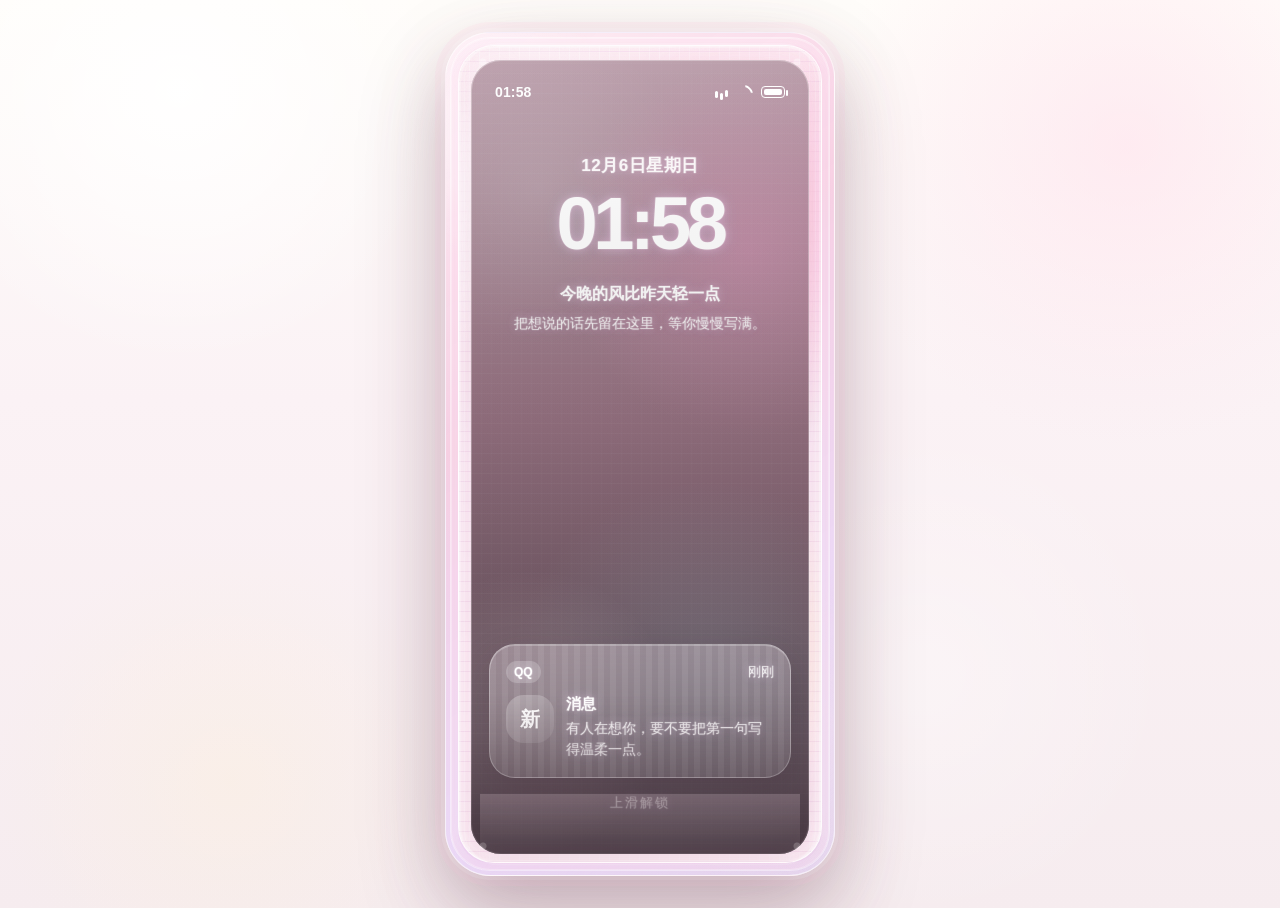
==== commit 51c47a2f: "feat: make milk mist love phone chats feel more real" ====
--- a/milk-mist-love-phone/index.html
+++ b/milk-mist-love-phone/index.html
@@ -158,39 +158,111 @@
                   </header>
 
                   <div class="qq-search-bar">搜索</div>
+                  <div class="messages-tabs" aria-hidden="true">
+                    <span class="messages-tab is-active">全部</span>
+                    <span class="messages-tab">在线</span>
+                    <span class="messages-tab">特别关心</span>
+                  </div>
 
                   <div class="chat-group">
                     <button class="chat-row chat-row-primary" id="openThreadButton" type="button">
-                      <div class="chat-avatar chat-avatar-primary" data-avatar-letter>聊</div>
+                      <div class="chat-avatar-wrap">
+                        <div class="chat-avatar chat-avatar-primary" data-avatar-letter>聊</div>
+                        <span class="chat-online-dot"></span>
+                      </div>
                       <div class="chat-main">
                         <div class="chat-meta">
                           <strong data-bind="threadName">新消息</strong>
-                          <span>刚刚</span>
+                          <span class="chat-tag chat-tag-special">特别关心</span>
                         </div>
                         <p data-bind="threadPreview">晚一点回也没关系，我还在。</p>
-                      </div>
-                      <span class="chat-badge" id="threadBadge" data-bind="threadBadge">1</span>
+                        <div class="chat-subline">
+                          <span data-bind="chatSubtitle">在线</span>
+                          <span>刚刚回过你</span>
+                        </div>
+                      </div>
+                      <div class="chat-side">
+                        <span class="chat-time">刚刚</span>
+                        <span class="chat-badge" id="threadBadge" data-bind="threadBadge">1</span>
+                      </div>
                     </button>
 
                     <div class="chat-row chat-row-muted">
-                      <div class="chat-avatar chat-avatar-soft">新</div>
+                      <div class="chat-avatar-wrap">
+                        <div class="chat-avatar chat-avatar-soft">群</div>
+                      </div>
+                      <div class="chat-main">
+                        <div class="chat-meta">
+                          <strong>宿舍小群（3）</strong>
+                          <span class="chat-tag chat-tag-group">群聊</span>
+                        </div>
+                        <p>[阿宁]: 今晚点外卖要不要顺便帮你带一份？</p>
+                        <div class="chat-subline">
+                          <span>3条未读</span>
+                          <span>有人@你</span>
+                        </div>
+                      </div>
+                      <div class="chat-side">
+                        <span class="chat-time">18:24</span>
+                        <span class="chat-badge chat-badge-soft">3</span>
+                      </div>
+                    </div>
+
+                    <div class="chat-row chat-row-muted">
+                      <div class="chat-avatar-wrap">
+                        <div class="chat-avatar chat-avatar-soft">传</div>
+                      </div>
+                      <div class="chat-main">
+                        <div class="chat-meta">
+                          <strong>文件传输助手</strong>
+                        </div>
+                        <p>你收到了一张图片：IMG_0403.PNG</p>
+                        <div class="chat-subline">
+                          <span>图片 1 张</span>
+                          <span>可转发</span>
+                        </div>
+                      </div>
+                      <div class="chat-side">
+                        <span class="chat-time">昨天</span>
+                      </div>
+                    </div>
+
+                    <div class="chat-row chat-row-muted">
+                      <div class="chat-avatar-wrap">
+                        <div class="chat-avatar chat-avatar-soft">邮</div>
+                      </div>
+                      <div class="chat-main">
+                        <div class="chat-meta">
+                          <strong>QQ邮箱提醒</strong>
+                          <span class="chat-tag chat-tag-system">系统</span>
+                        </div>
+                        <p>你有一封新的邮件：面试时间确认</p>
+                        <div class="chat-subline">
+                          <span>未读邮件</span>
+                          <span>17:02</span>
+                        </div>
+                      </div>
+                      <div class="chat-side">
+                        <span class="chat-time">17:02</span>
+                      </div>
+                    </div>
+
+                    <div class="chat-row chat-row-muted">
+                      <div class="chat-avatar-wrap">
+                        <div class="chat-avatar chat-avatar-soft">新</div>
+                      </div>
                       <div class="chat-main">
                         <div class="chat-meta">
                           <strong>新的朋友</strong>
-                          <span>昨天</span>
-                        </div>
-                        <p>一条新的好友申请，先别着急回应。</p>
-                      </div>
-                    </div>
-
-                    <div class="chat-row chat-row-muted">
-                      <div class="chat-avatar chat-avatar-soft">空</div>
-                      <div class="chat-main">
-                        <div class="chat-meta">
-                          <strong>空间提醒</strong>
-                          <span>周一</span>
-                        </div>
-                        <p>有人给你的最近动态点了一个赞。</p>
+                        </div>
+                        <p>「晚风收信机」通过了你的好友申请</p>
+                        <div class="chat-subline">
+                          <span>好友通知</span>
+                          <span>昨晚</span>
+                        </div>
+                      </div>
+                      <div class="chat-side">
+                        <span class="chat-time">昨晚</span>
                       </div>
                     </div>
                   </div>
@@ -207,8 +279,51 @@
                   </header>
 
                   <div class="thread-scene">
-                    <div class="chat-bubble chat-bubble-incoming" data-bind="incomingBubble">刚刚看到一家很好看的面包店。</div>
-                    <div class="chat-bubble chat-bubble-outgoing" data-bind="outgoingBubble">下次路过的时候，拍给我看看。</div>
+                    <div class="thread-day">今天 13:42</div>
+
+                    <div class="message-group message-group-incoming">
+                      <div class="thread-avatar thread-avatar-incoming" data-avatar-letter>聊</div>
+                      <div class="message-stack">
+                        <span class="message-name" data-bind="chatTitle">新对话</span>
+                        <div class="chat-bubble chat-bubble-incoming">刚下地铁，外面风有点大。</div>
+                        <div class="chat-bubble chat-bubble-incoming" data-bind="incomingBubble">刚刚看到一家很好看的面包店。</div>
+                      </div>
+                    </div>
+
+                    <div class="message-group message-group-outgoing">
+                      <div class="message-stack">
+                        <div class="chat-bubble chat-bubble-outgoing">我这边刚点完喝的。</div>
+                        <div class="chat-bubble chat-bubble-outgoing" data-bind="outgoingBubble">下次路过的时候，拍给我看看。</div>
+                        <span class="chat-bubble-meta">已送达</span>
+                      </div>
+                    </div>
+
+                    <div class="thread-system-tip">你们已互加好友 3 天，可以互相发起语音通话。</div>
+
+                    <div class="message-group message-group-incoming">
+                      <div class="thread-avatar thread-avatar-incoming" data-avatar-letter>聊</div>
+                      <div class="message-stack">
+                        <div class="chat-bubble chat-bubble-incoming chat-bubble-soft">
+                          <span class="chat-voice-chip">语音 00:09</span>
+                        </div>
+                        <div class="chat-bubble chat-bubble-incoming chat-photo-card">
+                          <div class="chat-photo-grid">
+                            <span class="chat-photo-pill">奶茶</span>
+                            <span class="chat-photo-pill">晚霞</span>
+                            <span class="chat-photo-pill">下次见</span>
+                          </div>
+                        </div>
+                      </div>
+                    </div>
+
+                    <div class="thread-day">18:21</div>
+
+                    <div class="message-group message-group-outgoing">
+                      <div class="message-stack">
+                        <div class="chat-bubble chat-bubble-outgoing">那我等你，到了给我发个定位。</div>
+                        <span class="chat-bubble-meta">对方正在输入...</span>
+                      </div>
+                    </div>
                   </div>
 
                   <div class="thread-toolbar">
--- a/milk-mist-love-phone/styles.css
+++ b/milk-mist-love-phone/styles.css
@@ -7,6 +7,14 @@
   --line-soft: rgba(96, 70, 79, 0.09);
   --text-main: #21181d;
   --text-sub: rgba(33, 24, 29, 0.62);
+  --arcade-pink: #ffb8de;
+  --arcade-rose: #ff93c7;
+  --arcade-lilac: #d8b1ff;
+  --arcade-sky: #93e9ff;
+  --arcade-mint: #b7ffd8;
+  --arcade-lemon: #fff0a7;
+  --pixel-line: rgba(214, 156, 207, 0.22);
+  --pixel-shadow: rgba(211, 142, 198, 0.26);
   --shadow-phone: 0 34px 90px rgba(82, 48, 62, 0.24);
   --shadow-card: 0 18px 42px rgba(126, 86, 102, 0.16);
   --ease-spring: cubic-bezier(0.22, 1, 0.36, 1);
@@ -25,10 +33,11 @@
 body {
   font-family: "SF Pro Display", "SF Pro Text", "PingFang SC", "Helvetica Neue", sans-serif;
   background:
-    radial-gradient(circle at 18% 18%, rgba(255, 255, 255, 0.92), transparent 28%),
-    radial-gradient(circle at 82% 16%, rgba(250, 205, 218, 0.46), transparent 26%),
-    radial-gradient(circle at 76% 84%, rgba(255, 228, 188, 0.34), transparent 24%),
-    linear-gradient(180deg, #fff7f8 0%, #f6e8eb 45%, #f3e5de 100%);
+    radial-gradient(circle at 14% 10%, rgba(255, 255, 255, 0.96), transparent 20%),
+    radial-gradient(circle at 88% 16%, rgba(255, 224, 235, 0.56), transparent 22%),
+    radial-gradient(circle at 18% 86%, rgba(255, 241, 209, 0.28), transparent 18%),
+    radial-gradient(circle at 72% 74%, rgba(255, 255, 255, 0.34), transparent 22%),
+    linear-gradient(180deg, #fffdfa 0%, #fbf2f5 44%, #f6ecef 100%);
   color: var(--text-main);
 }
 
@@ -84,9 +93,16 @@
   padding: 12px;
   border-radius: 46px;
   background:
-    linear-gradient(160deg, rgba(255, 255, 255, 0.34), rgba(255, 255, 255, 0.05)),
-    linear-gradient(180deg, #1b1619 0%, #09080a 100%);
-  box-shadow: var(--shadow-phone);
+    radial-gradient(circle at 14% 12%, rgba(255, 255, 255, 0.62), transparent 16%),
+    radial-gradient(circle at 88% 84%, rgba(255, 255, 255, 0.18), transparent 20%),
+    linear-gradient(145deg, rgba(255, 240, 246, 0.96), rgba(248, 210, 229, 0.92) 38%, rgba(238, 220, 249, 0.9) 72%, rgba(255, 255, 255, 0.34)),
+    linear-gradient(180deg, #f1cfdf 0%, #e3bed1 48%, #d8c1e5 100%);
+  border: 1px solid rgba(255, 255, 255, 0.58);
+  box-shadow:
+    var(--shadow-phone),
+    0 0 0 4px rgba(255, 255, 255, 0.22),
+    0 0 0 10px rgba(255, 212, 231, 0.22),
+    0 28px 68px rgba(139, 97, 120, 0.22);
   overflow: hidden;
 }
 
@@ -95,21 +111,38 @@
   position: absolute;
   inset: 4px;
   border-radius: 40px;
-  border: 1px solid rgba(255, 255, 255, 0.1);
+  border: 1px solid rgba(255, 255, 255, 0.48);
+  box-shadow:
+    inset 0 0 0 1px rgba(255, 255, 255, 0.28),
+    inset 0 0 0 7px rgba(255, 255, 255, 0.14),
+    inset 0 0 0 16px rgba(255, 194, 224, 0.12),
+    inset 0 22px 34px rgba(255, 255, 255, 0.14),
+    inset 0 -16px 28px rgba(255, 198, 225, 0.12);
   pointer-events: none;
 }
 
+.phone-frame::after {
+  content: "";
+  position: absolute;
+  inset: 10px 18px;
+  border-radius: 34px;
+  background:
+    linear-gradient(180deg, rgba(255, 255, 255, 0.3), rgba(255, 255, 255, 0)) center top / calc(100% - 18px) 20px no-repeat,
+    linear-gradient(180deg, rgba(255, 229, 240, 0.36), rgba(255, 255, 255, 0.04)) center bottom / calc(100% - 30px) 70px no-repeat,
+    radial-gradient(circle at 18px 18px, rgba(255, 255, 255, 0.62) 0 3px, transparent 4px),
+    radial-gradient(circle at calc(100% - 18px) 18px, rgba(255, 255, 255, 0.62) 0 3px, transparent 4px),
+    radial-gradient(circle at 18px calc(100% - 18px), rgba(255, 255, 255, 0.38) 0 3px, transparent 4px),
+    radial-gradient(circle at calc(100% - 18px) calc(100% - 18px), rgba(255, 255, 255, 0.38) 0 3px, transparent 4px);
+  border: 1px solid rgba(255, 255, 255, 0.26);
+  box-shadow:
+    inset 0 1px 0 rgba(255, 255, 255, 0.34),
+    inset 0 -8px 18px rgba(255, 205, 228, 0.14);
+  opacity: 0.56;
+  pointer-events: none;
+}
+
 .dynamic-island {
-  position: absolute;
-  top: 16px;
-  left: 50%;
-  width: 118px;
-  height: 34px;
-  transform: translateX(-50%);
-  border-radius: 999px;
-  background: #050505;
-  z-index: 30;
-  box-shadow: inset 0 1px 1px rgba(255, 255, 255, 0.06);
+  display: none;
 }
 
 .screen-surface {
@@ -118,7 +151,14 @@
   border-radius: 36px;
   overflow: hidden;
   isolation: isolate;
-  background: linear-gradient(180deg, #f9eef0 0%, #f6f2f2 100%);
+  background:
+    linear-gradient(180deg, rgba(255, 244, 248, 0.98) 0%, rgba(251, 248, 255, 0.98) 46%, rgba(252, 244, 248, 0.98) 100%);
+  border: 1px solid rgba(255, 255, 255, 0.58);
+  box-shadow:
+    inset 0 0 0 1px rgba(255, 255, 255, 0.72),
+    inset 0 0 0 7px rgba(255, 255, 255, 0.14),
+    inset 0 0 0 14px rgba(255, 196, 226, 0.14),
+    0 8px 18px rgba(211, 142, 198, 0.08);
 }
 
 .screen-surface::before,
@@ -132,14 +172,20 @@
 .screen-surface::before {
   background:
     radial-gradient(circle at 18% 18%, rgba(255, 255, 255, 0.94), transparent 24%),
-    radial-gradient(circle at 82% 22%, rgba(254, 212, 221, 0.7), transparent 30%),
-    radial-gradient(circle at 60% 74%, rgba(255, 236, 198, 0.46), transparent 28%),
+    radial-gradient(circle at 82% 22%, rgba(255, 187, 224, 0.74), transparent 30%),
+    radial-gradient(circle at 60% 74%, rgba(255, 241, 177, 0.42), transparent 28%),
+    repeating-linear-gradient(0deg, var(--pixel-line) 0 1px, transparent 1px 10px),
+    repeating-linear-gradient(90deg, rgba(255, 255, 255, 0.36) 0 1px, transparent 1px 10px),
     linear-gradient(180deg, rgba(244, 221, 227, 0.38), rgba(248, 244, 245, 0.08));
   z-index: -2;
 }
 
 .screen-surface::after {
   background: linear-gradient(180deg, rgba(255, 255, 255, 0.05), transparent 10%, transparent 90%, rgba(255, 255, 255, 0.14));
+  border-radius: inherit;
+  box-shadow:
+    inset 0 0 0 2px rgba(255, 255, 255, 0.34),
+    inset 0 0 0 16px rgba(255, 220, 235, 0.12);
   z-index: -1;
   transition: background 280ms ease, backdrop-filter 280ms ease, opacity 280ms ease;
 }
@@ -151,10 +197,26 @@
   backdrop-filter: blur(8px) saturate(0.96);
 }
 
+.widget-kicker,
+.qq-kicker,
+.settings-kicker,
+.settings-hero-kicker,
+.section-heading span,
+.unlock-copy {
+  font-family: "SF Mono", "Courier New", monospace;
+  letter-spacing: 0.14em;
+  text-transform: uppercase;
+}
+
 .base-screen,
 .app-shell {
   position: absolute;
-  inset: 0;
+  inset: 14px 12px 18px;
+  border-radius: 30px;
+  overflow: hidden;
+  box-shadow:
+    0 12px 24px rgba(205, 145, 174, 0.14),
+    inset 0 0 0 1px rgba(255, 255, 255, 0.32);
 }
 
 .base-screen {
@@ -255,15 +317,18 @@
 }
 
 .lock-screen {
+  inset: 14px 12px 8px;
   z-index: 10;
   display: flex;
   flex-direction: column;
   color: #ffffff;
   background:
     linear-gradient(180deg, rgba(72, 36, 58, 0.2), rgba(16, 12, 15, 0.26)),
+    repeating-linear-gradient(0deg, rgba(255, 255, 255, 0.06) 0 1px, transparent 1px 10px),
+    repeating-linear-gradient(90deg, rgba(255, 255, 255, 0.04) 0 1px, transparent 1px 10px),
     radial-gradient(circle at 20% 16%, rgba(255, 255, 255, 0.24), transparent 22%),
-    radial-gradient(circle at 82% 24%, rgba(255, 196, 210, 0.46), transparent 28%),
-    radial-gradient(circle at 70% 78%, rgba(255, 230, 194, 0.32), transparent 30%),
+    radial-gradient(circle at 82% 24%, rgba(255, 178, 216, 0.52), transparent 28%),
+    radial-gradient(circle at 70% 78%, rgba(198, 244, 255, 0.28), transparent 30%),
     linear-gradient(180deg, #d9bfc9 0%, #b98fa0 46%, #73616d 100%);
   transform: translateY(var(--lock-slide, 0px)) scale(1);
   opacity: var(--lock-opacity, 1);
@@ -292,6 +357,18 @@
   background:
     radial-gradient(circle at 18% 82%, rgba(255, 255, 255, 0.18), transparent 20%),
     linear-gradient(180deg, transparent 0%, rgba(12, 8, 10, 0.2) 100%);
+}
+
+.lock-screen::after {
+  content: "";
+  position: absolute;
+  left: 0;
+  right: 0;
+  bottom: -1px;
+  height: 160px;
+  pointer-events: none;
+  background:
+    linear-gradient(180deg, rgba(121, 95, 110, 0) 0%, rgba(110, 84, 98, 0.14) 26%, rgba(88, 66, 78, 0.34) 58%, rgba(63, 47, 57, 0.62) 100%);
 }
 
 .lock-copy {
@@ -338,9 +415,14 @@
   gap: 12px;
   padding: 16px 16px 18px;
   border-radius: 26px;
-  background: rgba(255, 255, 255, 0.18);
+  border: 1px solid rgba(255, 255, 255, 0.34);
+  background:
+    linear-gradient(180deg, rgba(255, 242, 251, 0.28), rgba(255, 255, 255, 0.12)),
+    repeating-linear-gradient(90deg, rgba(255, 255, 255, 0.08) 0 6px, transparent 6px 12px);
   backdrop-filter: blur(28px);
-  box-shadow: 0 14px 34px rgba(46, 21, 34, 0.24);
+  box-shadow:
+    0 14px 34px rgba(46, 21, 34, 0.24),
+    inset 0 1px 0 rgba(255, 255, 255, 0.22);
   text-align: left;
 }
 
@@ -402,6 +484,23 @@
   color: rgba(255, 255, 255, 0.86);
 }
 
+.lock-date,
+.lock-time,
+.lock-story-title,
+.lock-story-body,
+.lock-notice-app,
+.lock-notice-text strong,
+.lock-notice-text span,
+.unlock-copy {
+  text-shadow:
+    1px 0 0 rgba(255, 255, 255, 0.2),
+    -1px 0 0 rgba(255, 255, 255, 0.12),
+    0 1px 0 rgba(255, 255, 255, 0.12),
+    0 -1px 0 rgba(255, 255, 255, 0.08),
+    0 0 8px rgba(255, 198, 235, 0.42),
+    0 0 16px rgba(183, 235, 255, 0.24);
+}
+
 .unlock-zone {
   padding-top: 16px;
   text-align: center;
@@ -415,12 +514,7 @@
 }
 
 .home-pill {
-  width: 140px;
-  height: 5px;
-  margin: 0 auto;
-  border-radius: 999px;
-  background: rgba(255, 255, 255, 0.9);
-  box-shadow: 0 10px 24px rgba(0, 0, 0, 0.16);
+  display: none;
 }
 
 .home-screen {
@@ -476,14 +570,34 @@
 }
 
 .widget-card {
+  position: relative;
   border-radius: 28px;
   padding: 18px;
   text-align: left;
+  border: 1px solid rgba(255, 255, 255, 0.78);
   background: var(--panel);
   backdrop-filter: blur(24px);
-  box-shadow: var(--shadow-card);
+  box-shadow:
+    var(--shadow-card),
+    inset 0 1px 0 rgba(255, 255, 255, 0.72),
+    0 0 0 2px rgba(255, 189, 227, 0.12);
   display: grid;
   gap: 10px;
+}
+
+.widget-card::after {
+  content: "";
+  position: absolute;
+  right: 14px;
+  top: 14px;
+  width: 6px;
+  height: 6px;
+  background: rgba(255, 255, 255, 0.92);
+  box-shadow:
+    8px 0 0 rgba(255, 184, 222, 0.86),
+    0 8px 0 rgba(147, 233, 255, 0.82),
+    8px 8px 0 rgba(255, 241, 167, 0.84);
+  opacity: 0.74;
 }
 
 .widget-large {
@@ -491,14 +605,15 @@
   align-content: end;
   background:
     radial-gradient(circle at 80% 16%, rgba(255, 255, 255, 0.84), transparent 24%),
-    linear-gradient(180deg, rgba(255, 255, 255, 0.86), rgba(255, 244, 246, 0.76));
+    repeating-linear-gradient(0deg, rgba(255, 255, 255, 0.18) 0 1px, transparent 1px 8px),
+    linear-gradient(180deg, rgba(255, 255, 255, 0.9), rgba(255, 237, 248, 0.84));
 }
 
 .widget-media {
   min-height: 184px;
   grid-template-rows: 1fr auto;
   background:
-    linear-gradient(180deg, rgba(255, 255, 255, 0.86), rgba(255, 240, 244, 0.72));
+    linear-gradient(180deg, rgba(255, 249, 255, 0.92), rgba(242, 245, 255, 0.76));
 }
 
 .widget-kicker {
@@ -512,6 +627,7 @@
 .widget-card strong {
   font-size: 21px;
   line-height: 1.15;
+  text-shadow: 1px 1px 0 rgba(255, 255, 255, 0.66);
 }
 
 .widget-card p {
@@ -532,7 +648,9 @@
   border-radius: 22px;
   min-height: 92px;
   background:
-    linear-gradient(135deg, rgba(248, 223, 231, 0.96), rgba(255, 245, 228, 0.92));
+    repeating-linear-gradient(0deg, rgba(255, 255, 255, 0.18) 0 1px, transparent 1px 8px),
+    linear-gradient(135deg, rgba(248, 223, 231, 0.96), rgba(205, 234, 255, 0.92));
+  border: 1px solid rgba(255, 255, 255, 0.64);
 }
 
 .media-thumb img {
@@ -579,18 +697,26 @@
   width: 62px;
   height: 62px;
   border-radius: 20px;
-  box-shadow: 0 14px 22px rgba(74, 45, 57, 0.14);
+  border: 1px solid rgba(255, 255, 255, 0.78);
+  box-shadow:
+    0 14px 22px rgba(74, 45, 57, 0.14),
+    inset 0 1px 0 rgba(255, 255, 255, 0.76),
+    0 0 0 2px rgba(255, 188, 226, 0.16),
+    4px 4px 0 -1px var(--pixel-shadow);
   overflow: hidden;
 }
 
 .icon-label {
   font-size: 12px;
   font-weight: 600;
-  color: rgba(33, 24, 29, 0.82);
+  color: rgba(62, 39, 57, 0.84);
+  text-shadow: 1px 1px 0 rgba(255, 255, 255, 0.72);
 }
 
 .icon-messages {
-  background: linear-gradient(180deg, #43c8ff 0%, #00abef 100%);
+  background:
+    repeating-linear-gradient(0deg, rgba(255, 255, 255, 0.16) 0 1px, transparent 1px 8px),
+    linear-gradient(180deg, #77ebff 0%, #39c7ff 56%, #1ea6eb 100%);
 }
 
 .icon-bubble {
@@ -613,7 +739,7 @@
 }
 
 .icon-photos {
-  background: linear-gradient(180deg, #ffffff 0%, #fff6e9 100%);
+  background: linear-gradient(180deg, #fffdf9 0%, #ffe7f4 100%);
 }
 
 .petal {
@@ -650,12 +776,12 @@
 
 .icon-notes {
   background:
-    linear-gradient(180deg, #fffbed 0 32%, #fff1b8 32% 34%, #fffdf7 34% 100%),
+    linear-gradient(180deg, #fff7fc 0 30%, #ffb8de 30% 34%, #fffdf7 34% 100%),
     linear-gradient(180deg, #ffffff 0%, #fffefb 100%);
 }
 
 .icon-settings {
-  background: linear-gradient(180deg, #d6d7db 0%, #aeb1b9 100%);
+  background: linear-gradient(180deg, #efe0ff 0%, #b9b8ff 100%);
 }
 
 .gear-core {
@@ -675,14 +801,14 @@
 }
 
 .icon-calendar {
-  background: linear-gradient(180deg, #ffffff 0%, #f8fbff 100%);
+  background: linear-gradient(180deg, #ffffff 0%, #fff5fb 100%);
 }
 
 .calendar-top {
   position: absolute;
   inset: 0 0 auto;
   height: 18px;
-  background: #ff6b6b;
+  background: linear-gradient(90deg, #ff78b6, #ffc56a);
 }
 
 .calendar-date {
@@ -695,7 +821,7 @@
 }
 
 .icon-weather {
-  background: linear-gradient(180deg, #54a8ff 0%, #89cbff 100%);
+  background: linear-gradient(180deg, #9be7ff 0%, #86c6ff 100%);
 }
 
 .sun-core {
@@ -741,7 +867,7 @@
 }
 
 .icon-phone {
-  background: linear-gradient(180deg, #7be092 0%, #31be5e 100%);
+  background: linear-gradient(180deg, #c8ffd5 0%, #65da98 100%);
 }
 
 .icon-phone::before {
@@ -754,7 +880,7 @@
 }
 
 .icon-camera {
-  background: linear-gradient(180deg, #a2a3ad 0%, #747882 100%);
+  background: linear-gradient(180deg, #ffd5ef 0%, #c3bdff 100%);
 }
 
 .icon-camera::before {
@@ -774,7 +900,7 @@
 }
 
 .icon-music {
-  background: linear-gradient(180deg, #ff8bd8 0%, #ff5ab8 100%);
+  background: linear-gradient(180deg, #ffb7ea 0%, #ff7dc5 100%);
 }
 
 .icon-music::before {
@@ -790,7 +916,7 @@
 }
 
 .icon-browser {
-  background: linear-gradient(180deg, #4bc2ff 0%, #1a84ff 100%);
+  background: linear-gradient(180deg, #99ecff 0%, #69b8ff 100%);
 }
 
 .icon-browser::before {
@@ -814,15 +940,34 @@
 }
 
 .dock {
+  position: relative;
   margin-top: auto;
   padding: 14px 18px;
   border-radius: 30px;
-  background: rgba(255, 255, 255, 0.42);
+  border: 1px solid rgba(255, 255, 255, 0.78);
+  background:
+    linear-gradient(180deg, rgba(255, 249, 253, 0.66), rgba(255, 239, 247, 0.4)),
+    repeating-linear-gradient(90deg, rgba(255, 255, 255, 0.16) 0 8px, transparent 8px 14px);
   backdrop-filter: blur(26px);
   display: grid;
   grid-template-columns: repeat(4, 1fr);
   gap: 12px;
-  box-shadow: var(--shadow-card);
+  box-shadow:
+    var(--shadow-card),
+    inset 0 1px 0 rgba(255, 255, 255, 0.7);
+}
+
+.dock::after {
+  content: "";
+  position: absolute;
+  left: 18px;
+  right: 18px;
+  bottom: 8px;
+  height: 4px;
+  border-radius: 999px;
+  background:
+    repeating-linear-gradient(90deg, rgba(255, 184, 222, 0.62) 0 10px, rgba(147, 233, 255, 0.56) 10px 20px, rgba(255, 241, 167, 0.58) 20px 30px, rgba(216, 177, 255, 0.54) 30px 40px);
+  opacity: 0.62;
 }
 
 .home-pill-home {
@@ -855,7 +1000,9 @@
 
 .messages-window {
   background:
-    linear-gradient(180deg, rgba(71, 178, 244, 0.92) 0%, rgba(121, 202, 246, 0.86) 18%, rgba(248, 250, 252, 0.98) 18%, rgba(248, 250, 252, 1) 100%);
+    repeating-linear-gradient(0deg, rgba(255, 255, 255, 0.14) 0 1px, transparent 1px 10px),
+    repeating-linear-gradient(90deg, rgba(214, 156, 207, 0.12) 0 1px, transparent 1px 10px),
+    linear-gradient(180deg, rgba(117, 224, 255, 0.92) 0%, rgba(255, 183, 228, 0.82) 18%, rgba(252, 250, 255, 0.98) 18%, rgba(255, 248, 250, 1) 100%);
 }
 
 .messages-pages {
@@ -912,6 +1059,7 @@
   margin: 0;
   font-size: 32px;
   line-height: 1;
+  text-shadow: 1px 1px 0 rgba(255, 255, 255, 0.42);
 }
 
 .qq-header h2 {
@@ -931,31 +1079,77 @@
 
 .qq-header-action {
   color: #ffffff;
-  background: rgba(255, 255, 255, 0.18);
+  border: 1px solid rgba(255, 255, 255, 0.26);
+  background: linear-gradient(180deg, rgba(255, 255, 255, 0.28), rgba(255, 255, 255, 0.12));
 }
 
 .qq-search-bar {
   margin-top: 18px;
   padding: 13px 16px;
   border-radius: 18px;
-  background: rgba(255, 255, 255, 0.34);
+  border: 1px solid rgba(255, 255, 255, 0.38);
+  background:
+    linear-gradient(180deg, rgba(255, 255, 255, 0.46), rgba(255, 255, 255, 0.24)),
+    repeating-linear-gradient(90deg, rgba(255, 255, 255, 0.12) 0 8px, transparent 8px 14px);
   color: rgba(255, 255, 255, 0.9);
   font-size: 14px;
   backdrop-filter: blur(16px);
 }
 
+.messages-tabs {
+  display: flex;
+  gap: 8px;
+  margin-top: 12px;
+  padding: 0 4px;
+}
+
+.messages-tab {
+  padding: 8px 14px;
+  border-radius: 999px;
+  border: 1px solid rgba(255, 255, 255, 0.34);
+  background: rgba(255, 255, 255, 0.18);
+  color: rgba(255, 255, 255, 0.84);
+  font-size: 12px;
+  font-weight: 700;
+  letter-spacing: 0.04em;
+}
+
+.messages-tab.is-active {
+  background: linear-gradient(135deg, rgba(255, 255, 255, 0.34), rgba(255, 219, 241, 0.24));
+  box-shadow: inset 0 1px 0 rgba(255, 255, 255, 0.24);
+}
+
 .chat-group {
+  position: relative;
   margin-top: 18px;
-  background: rgba(255, 255, 255, 0.96);
+  border: 1px solid rgba(255, 255, 255, 0.92);
+  background:
+    linear-gradient(180deg, rgba(255, 255, 255, 0.98), rgba(255, 247, 250, 0.96));
   border-radius: 28px 28px 0 0;
-  box-shadow: 0 -1px 0 rgba(255, 255, 255, 0.3), 0 24px 44px rgba(72, 108, 141, 0.14);
+  box-shadow:
+    0 -1px 0 rgba(255, 255, 255, 0.3),
+    0 24px 44px rgba(72, 108, 141, 0.14),
+    inset 0 1px 0 rgba(255, 255, 255, 0.66);
   overflow: hidden;
+}
+
+.chat-group::before {
+  content: "";
+  position: absolute;
+  left: 18px;
+  right: 18px;
+  top: 12px;
+  height: 6px;
+  border-radius: 999px;
+  background:
+    repeating-linear-gradient(90deg, rgba(255, 184, 222, 0.74) 0 12px, rgba(147, 233, 255, 0.62) 12px 24px, rgba(255, 241, 167, 0.7) 24px 36px);
+  opacity: 0.52;
 }
 
 .chat-row {
   width: 100%;
   display: flex;
-  align-items: center;
+  align-items: flex-start;
   gap: 14px;
   padding: 18px 16px;
   text-align: left;
@@ -963,6 +1157,15 @@
   border-bottom: 1px solid rgba(32, 40, 60, 0.06);
 }
 
+.chat-row-primary {
+  background: linear-gradient(180deg, rgba(255, 247, 251, 0.92), rgba(255, 255, 255, 0.96));
+}
+
+.chat-avatar-wrap {
+  position: relative;
+  flex: 0 0 48px;
+}
+
 .chat-row:last-child {
   border-bottom: 0;
 }
@@ -977,6 +1180,18 @@
   background: linear-gradient(135deg, #7bc3ff, #9b96ff);
 }
 
+.chat-online-dot {
+  position: absolute;
+  right: -1px;
+  bottom: -1px;
+  width: 14px;
+  height: 14px;
+  border-radius: 50%;
+  background: #30d158;
+  border: 2px solid rgba(255, 255, 255, 0.96);
+  box-shadow: 0 4px 10px rgba(48, 209, 88, 0.28);
+}
+
 .chat-main {
   min-width: 0;
   flex: 1;
@@ -985,12 +1200,34 @@
 .chat-meta {
   display: flex;
   align-items: baseline;
-  justify-content: space-between;
-  gap: 12px;
+  gap: 8px;
 }
 
 .chat-meta strong {
   font-size: 17px;
+}
+
+.chat-tag {
+  padding: 3px 8px;
+  border-radius: 999px;
+  font-size: 11px;
+  font-weight: 700;
+  line-height: 1;
+}
+
+.chat-tag-special {
+  color: #ff5f95;
+  background: rgba(255, 110, 160, 0.12);
+}
+
+.chat-tag-group {
+  color: #7f5cff;
+  background: rgba(127, 92, 255, 0.12);
+}
+
+.chat-tag-system {
+  color: #2d8bff;
+  background: rgba(45, 139, 255, 0.12);
 }
 
 .chat-meta span,
@@ -1006,6 +1243,43 @@
   text-overflow: ellipsis;
 }
 
+.chat-subline {
+  display: flex;
+  gap: 10px;
+  margin-top: 7px;
+  font-size: 12px;
+  color: rgba(33, 24, 29, 0.42);
+}
+
+.chat-subline span + span {
+  position: relative;
+}
+
+.chat-subline span + span::before {
+  content: "";
+  position: absolute;
+  left: -6px;
+  top: 50%;
+  width: 3px;
+  height: 3px;
+  border-radius: 50%;
+  background: currentColor;
+  transform: translateY(-50%);
+  opacity: 0.72;
+}
+
+.chat-side {
+  display: grid;
+  justify-items: end;
+  gap: 8px;
+  padding-top: 2px;
+}
+
+.chat-time {
+  font-size: 12px;
+  color: rgba(33, 24, 29, 0.42);
+}
+
 .chat-badge {
   min-width: 24px;
   height: 24px;
@@ -1013,10 +1287,17 @@
   border-radius: 999px;
   display: grid;
   place-items: center;
-  background: #ff3b30;
+  background: linear-gradient(180deg, #ff7f95, #ff3b5f);
   color: #ffffff;
   font-size: 13px;
   font-weight: 700;
+  box-shadow: 0 6px 14px rgba(255, 75, 121, 0.24);
+}
+
+.chat-badge-soft {
+  background: rgba(45, 139, 255, 0.12);
+  color: #2d8bff;
+  box-shadow: none;
 }
 
 .chat-badge.is-hidden {
@@ -1027,6 +1308,8 @@
   display: flex;
   flex-direction: column;
   background:
+    repeating-linear-gradient(0deg, rgba(214, 156, 207, 0.08) 0 1px, transparent 1px 10px),
+    repeating-linear-gradient(90deg, rgba(255, 255, 255, 0.18) 0 1px, transparent 1px 10px),
     radial-gradient(circle at 18% 16%, rgba(255, 255, 255, 0.9), transparent 24%),
     radial-gradient(circle at 82% 20%, rgba(255, 221, 228, 0.64), transparent 28%),
     linear-gradient(180deg, #fffefd 0%, #fff7f7 50%, #fcf1f3 100%);
@@ -1043,8 +1326,9 @@
 }
 
 .thread-back {
-  color: #0084ff;
-  background: rgba(0, 132, 255, 0.08);
+  color: #007dff;
+  border: 1px solid rgba(0, 132, 255, 0.12);
+  background: linear-gradient(180deg, rgba(155, 231, 255, 0.26), rgba(255, 255, 255, 0.4));
 }
 
 .thread-title {
@@ -1064,16 +1348,83 @@
 
 .thread-more {
   color: rgba(33, 24, 29, 0.7);
-  background: rgba(33, 24, 29, 0.06);
+  border: 1px solid rgba(33, 24, 29, 0.06);
+  background: linear-gradient(180deg, rgba(255, 255, 255, 0.76), rgba(255, 236, 246, 0.66));
 }
 
 .thread-scene {
   flex: 1;
   display: flex;
   flex-direction: column;
-  justify-content: center;
-  gap: 16px;
-  padding: 26px 8px;
+  justify-content: flex-start;
+  gap: 14px;
+  padding: 18px 6px 24px;
+}
+
+.thread-day {
+  align-self: center;
+  padding: 6px 12px;
+  border-radius: 999px;
+  background: rgba(255, 255, 255, 0.68);
+  color: rgba(33, 24, 29, 0.46);
+  font-size: 12px;
+  font-weight: 600;
+  box-shadow: inset 0 1px 0 rgba(255, 255, 255, 0.8);
+}
+
+.message-group {
+  display: flex;
+  align-items: flex-end;
+  gap: 10px;
+}
+
+.message-group-outgoing {
+  justify-content: flex-end;
+}
+
+.thread-avatar {
+  width: 38px;
+  height: 38px;
+  border-radius: 14px;
+  display: grid;
+  place-items: center;
+  font-size: 17px;
+  font-weight: 700;
+  color: #ffffff;
+  box-shadow: 0 8px 16px rgba(74, 45, 57, 0.12);
+}
+
+.thread-avatar-incoming {
+  background: linear-gradient(135deg, #ff7fa0, #f4b7c8);
+}
+
+.message-stack {
+  max-width: min(270px, 78%);
+  display: grid;
+  gap: 6px;
+}
+
+.message-group-outgoing .message-stack {
+  justify-items: end;
+}
+
+.message-name {
+  padding-left: 4px;
+  font-size: 12px;
+  color: rgba(33, 24, 29, 0.42);
+}
+
+.thread-system-tip {
+  align-self: center;
+  max-width: 84%;
+  padding: 9px 12px;
+  border-radius: 16px;
+  background: rgba(255, 255, 255, 0.7);
+  color: rgba(33, 24, 29, 0.48);
+  font-size: 12px;
+  line-height: 1.55;
+  text-align: center;
+  box-shadow: inset 0 1px 0 rgba(255, 255, 255, 0.84);
 }
 
 .chat-bubble {
@@ -1088,14 +1439,63 @@
 .chat-bubble-incoming {
   align-self: flex-start;
   border-bottom-left-radius: 8px;
-  background: rgba(255, 255, 255, 0.96);
+  border: 1px solid rgba(255, 255, 255, 0.92);
+  background:
+    linear-gradient(180deg, rgba(255, 255, 255, 0.98), rgba(255, 243, 248, 0.94));
 }
 
 .chat-bubble-outgoing {
   align-self: flex-end;
   border-bottom-right-radius: 8px;
   color: #ffffff;
-  background: linear-gradient(135deg, #5bb3ff, #2d8bff);
+  background:
+    linear-gradient(135deg, #7fe1ff, #7f9cff 58%, #a58cff 100%);
+}
+
+.chat-bubble-soft {
+  padding: 12px 14px;
+}
+
+.chat-bubble-meta {
+  padding: 0 6px;
+  font-size: 11px;
+  color: rgba(33, 24, 29, 0.38);
+}
+
+.chat-voice-chip {
+  display: inline-flex;
+  align-items: center;
+  gap: 8px;
+  font-weight: 600;
+}
+
+.chat-voice-chip::before {
+  content: "";
+  width: 9px;
+  height: 9px;
+  border-radius: 50%;
+  background: currentColor;
+  box-shadow: 12px 0 0 -1px currentColor, 22px 0 0 -2px currentColor;
+  opacity: 0.7;
+}
+
+.chat-photo-card {
+  padding: 12px;
+}
+
+.chat-photo-grid {
+  display: flex;
+  flex-wrap: wrap;
+  gap: 8px;
+}
+
+.chat-photo-pill {
+  padding: 8px 10px;
+  border-radius: 12px;
+  background: rgba(255, 255, 255, 0.46);
+  color: rgba(33, 24, 29, 0.62);
+  font-size: 12px;
+  font-weight: 600;
 }
 
 .thread-toolbar {
@@ -1107,13 +1507,29 @@
 }
 
 .thread-input-shell {
+  position: relative;
   display: flex;
   align-items: center;
   gap: 10px;
   padding: 12px;
   border-radius: 24px;
-  background: rgba(255, 255, 255, 0.78);
+  border: 1px solid rgba(255, 255, 255, 0.9);
+  background:
+    linear-gradient(180deg, rgba(255, 255, 255, 0.84), rgba(255, 240, 248, 0.74));
   backdrop-filter: blur(18px);
+}
+
+.thread-input-shell::before {
+  content: "";
+  position: absolute;
+  left: 14px;
+  right: 14px;
+  top: 8px;
+  height: 3px;
+  border-radius: 999px;
+  background:
+    repeating-linear-gradient(90deg, rgba(255, 184, 222, 0.6) 0 8px, rgba(147, 233, 255, 0.56) 8px 16px, transparent 16px 24px);
+  opacity: 0.42;
 }
 
 .thread-input {
@@ -1134,7 +1550,8 @@
   border-radius: 16px;
   display: grid;
   place-items: center;
-  background: linear-gradient(135deg, #49b8ff, #1b88ff);
+  border: 1px solid rgba(255, 255, 255, 0.4);
+  background: linear-gradient(135deg, #8fe7ff, #79a7ff 56%, #d0a7ff);
   color: #ffffff;
   font-size: 24px;
 }
@@ -1144,6 +1561,8 @@
   flex-direction: column;
   padding: 56px 14px calc(34px + env(safe-area-inset-bottom));
   background:
+    repeating-linear-gradient(0deg, rgba(255, 255, 255, 0.16) 0 1px, transparent 1px 10px),
+    repeating-linear-gradient(90deg, rgba(214, 156, 207, 0.12) 0 1px, transparent 1px 10px),
     radial-gradient(circle at 16% 14%, rgba(255, 255, 255, 0.94), transparent 24%),
     radial-gradient(circle at 82% 18%, rgba(255, 214, 225, 0.72), transparent 30%),
     linear-gradient(180deg, #fffdfd 0%, #fff5f7 46%, #fef7f1 100%);
@@ -1164,7 +1583,8 @@
 
 .settings-done {
   color: #007aff;
-  background: rgba(0, 122, 255, 0.08);
+  border: 1px solid rgba(0, 122, 255, 0.12);
+  background: linear-gradient(180deg, rgba(155, 231, 255, 0.24), rgba(255, 255, 255, 0.54));
 }
 
 .settings-scroll {
@@ -1181,10 +1601,31 @@
 
 .settings-hero-card,
 .settings-card {
+  position: relative;
   border-radius: 28px;
   padding: 18px;
+  border: 1px solid rgba(255, 255, 255, 0.88);
   background: var(--panel-strong);
-  box-shadow: var(--shadow-card);
+  box-shadow:
+    var(--shadow-card),
+    inset 0 1px 0 rgba(255, 255, 255, 0.82),
+    0 0 0 2px rgba(255, 187, 224, 0.08);
+}
+
+.settings-hero-card::after,
+.settings-card::after {
+  content: "";
+  position: absolute;
+  right: 14px;
+  bottom: 14px;
+  width: 6px;
+  height: 6px;
+  background: rgba(255, 255, 255, 0.92);
+  box-shadow:
+    -8px 0 0 rgba(255, 184, 222, 0.82),
+    0 -8px 0 rgba(147, 233, 255, 0.8),
+    -8px -8px 0 rgba(255, 241, 167, 0.78);
+  opacity: 0.68;
 }
 
 .settings-hero-card {
@@ -1192,6 +1633,7 @@
   gap: 8px;
   background:
     radial-gradient(circle at 82% 18%, rgba(255, 255, 255, 0.92), transparent 24%),
+    repeating-linear-gradient(90deg, rgba(255, 255, 255, 0.14) 0 8px, transparent 8px 14px),
     linear-gradient(180deg, rgba(255, 255, 255, 0.95), rgba(255, 245, 247, 0.82));
 }
 
@@ -1252,7 +1694,8 @@
   border: 1px solid var(--line-soft);
   border-radius: 18px;
   padding: 13px 14px;
-  background: rgba(255, 255, 255, 0.74);
+  background:
+    linear-gradient(180deg, rgba(255, 255, 255, 0.84), rgba(255, 246, 250, 0.7));
   color: var(--text-main);
   outline: none;
   transition: border-color 180ms ease, box-shadow 180ms ease;
@@ -1284,14 +1727,15 @@
   min-width: 104px;
   padding: 12px 14px;
   border-radius: 18px;
-  background: rgba(33, 24, 29, 0.06);
+  border: 1px solid rgba(255, 255, 255, 0.76);
+  background: linear-gradient(180deg, rgba(255, 255, 255, 0.84), rgba(255, 239, 247, 0.68));
   color: rgba(33, 24, 29, 0.78);
   font-size: 14px;
   font-weight: 600;
 }
 
 .action-button-primary {
-  background: linear-gradient(135deg, #50b7ff, #1b88ff);
+  background: linear-gradient(135deg, #92e9ff, #78a5ff 52%, #d7a8ff);
   color: #ffffff;
 }
 
@@ -1331,7 +1775,4 @@
     border-radius: 0;
   }
 
-  .dynamic-island {
-    top: 12px;
-  }
-}
+}
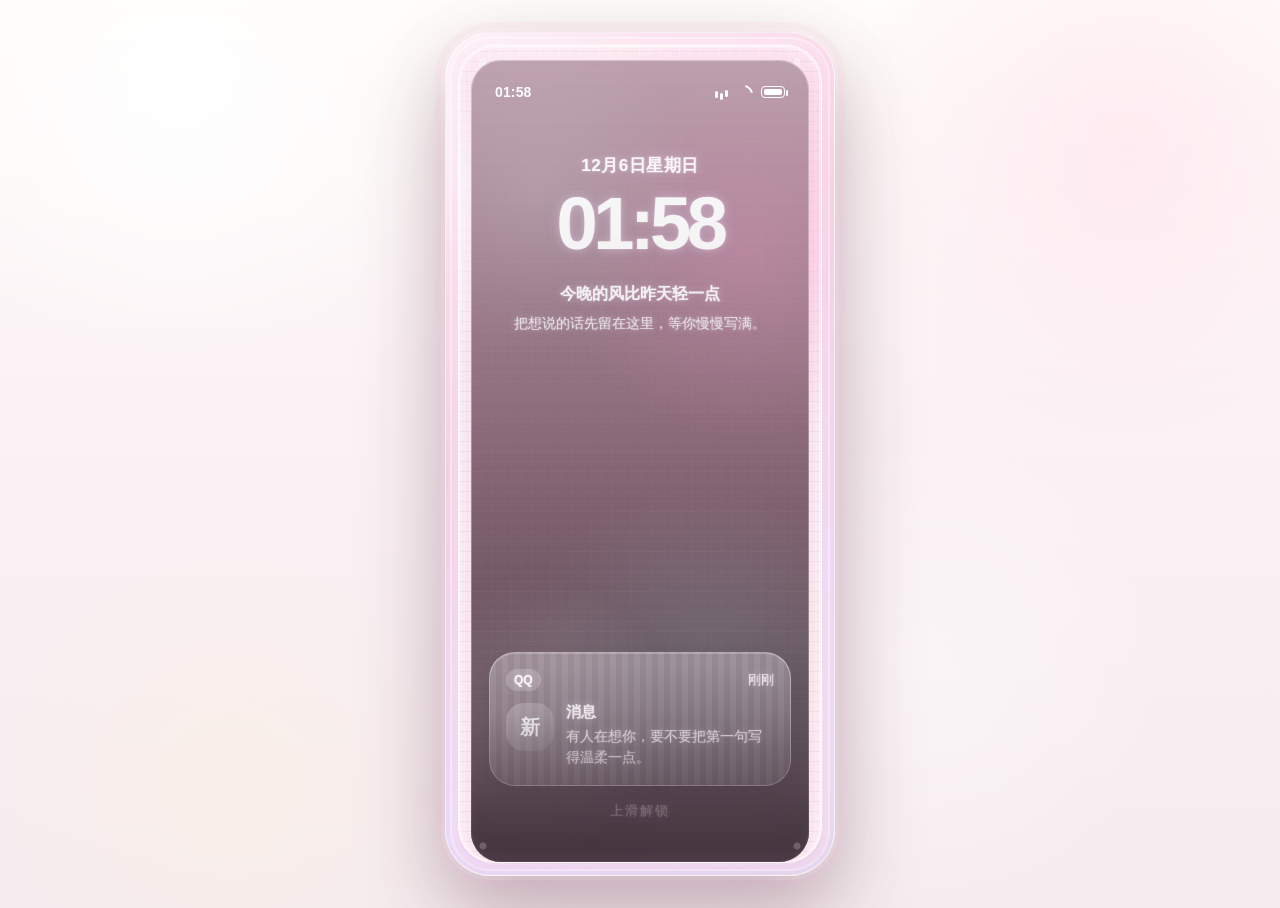
==== commit 72edb34e: "style: redesign private chat in milk mist love phone" ====
--- a/milk-mist-love-phone/index.html
+++ b/milk-mist-love-phone/index.html
@@ -279,51 +279,62 @@
                   </header>
 
                   <div class="thread-scene">
-                    <div class="thread-day">今天 13:42</div>
-
-                    <div class="message-group message-group-incoming">
-                      <div class="thread-avatar thread-avatar-incoming" data-avatar-letter>聊</div>
-                      <div class="message-stack">
+                    <div class="thread-day">22:29</div>
+
+                    <div class="message-group message-group-incoming message-group-cute">
+                      <div class="thread-avatar thread-avatar-incoming" data-avatar-letter>恋</div>
+                      <div class="message-stack message-stack-cute">
                         <span class="message-name" data-bind="chatTitle">新对话</span>
-                        <div class="chat-bubble chat-bubble-incoming">刚下地铁，外面风有点大。</div>
-                        <div class="chat-bubble chat-bubble-incoming" data-bind="incomingBubble">刚刚看到一家很好看的面包店。</div>
-                      </div>
-                    </div>
-
-                    <div class="message-group message-group-outgoing">
-                      <div class="message-stack">
-                        <div class="chat-bubble chat-bubble-outgoing">我这边刚点完喝的。</div>
-                        <div class="chat-bubble chat-bubble-outgoing" data-bind="outgoingBubble">下次路过的时候，拍给我看看。</div>
+                        <div class="chat-bubble chat-bubble-incoming chat-bubble-cute">在忙吗？</div>
+                        <div class="chat-bubble chat-bubble-incoming chat-bubble-cute">刚刚路过便利店，看到一个很像你的糖果机。</div>
+                      </div>
+                    </div>
+
+                    <div class="message-group message-group-outgoing message-group-cute">
+                      <div class="message-stack message-stack-cute">
+                        <div class="chat-bubble chat-bubble-outgoing chat-bubble-cute-out">哪有……</div>
+                      </div>
+                      <div class="thread-avatar thread-avatar-outgoing">我</div>
+                    </div>
+
+                    <div class="message-group message-group-incoming message-group-cute">
+                      <div class="thread-avatar thread-avatar-incoming" data-avatar-letter>恋</div>
+                      <div class="message-stack message-stack-cute">
+                        <div class="chat-bubble chat-bubble-incoming chat-bubble-cute">明明就很像，都是甜的。</div>
+                      </div>
+                    </div>
+
+                    <div class="message-group message-group-outgoing message-group-cute">
+                      <div class="message-stack message-stack-cute">
+                        <div class="chat-bubble chat-bubble-outgoing chat-bubble-cute-out">那你有想我吗</div>
+                        <div class="chat-bubble chat-bubble-outgoing chat-bubble-cute-out chat-bubble-small">一点点也算</div>
+                      </div>
+                      <div class="thread-avatar thread-avatar-outgoing">我</div>
+                    </div>
+
+                    <div class="message-group message-group-incoming message-group-cute">
+                      <div class="thread-avatar thread-avatar-incoming" data-avatar-letter>恋</div>
+                      <div class="message-stack message-stack-cute">
+                        <div class="chat-bubble chat-bubble-incoming chat-bubble-cute">本来没有想说的。</div>
+                        <div class="chat-bubble chat-bubble-incoming chat-bubble-cute" data-bind="incomingBubble">刚刚看到一家很好看的面包店。</div>
+                        <div class="chat-mini-card">
+                          <span class="chat-mini-kicker">留给你</span>
+                          <strong>糖霜草莓泡芙</strong>
+                          <p>下次见面的时候，一人一半。</p>
+                        </div>
+                      </div>
+                    </div>
+
+                    <div class="message-group message-group-outgoing message-group-cute">
+                      <div class="message-stack message-stack-cute">
+                        <div class="chat-bubble chat-bubble-outgoing chat-bubble-cute-out">其实有。</div>
+                        <div class="chat-bubble chat-bubble-outgoing chat-bubble-cute-out" data-bind="outgoingBubble">下次路过的时候，拍给我看看。</div>
                         <span class="chat-bubble-meta">已送达</span>
                       </div>
-                    </div>
-
-                    <div class="thread-system-tip">你们已互加好友 3 天，可以互相发起语音通话。</div>
-
-                    <div class="message-group message-group-incoming">
-                      <div class="thread-avatar thread-avatar-incoming" data-avatar-letter>聊</div>
-                      <div class="message-stack">
-                        <div class="chat-bubble chat-bubble-incoming chat-bubble-soft">
-                          <span class="chat-voice-chip">语音 00:09</span>
-                        </div>
-                        <div class="chat-bubble chat-bubble-incoming chat-photo-card">
-                          <div class="chat-photo-grid">
-                            <span class="chat-photo-pill">奶茶</span>
-                            <span class="chat-photo-pill">晚霞</span>
-                            <span class="chat-photo-pill">下次见</span>
-                          </div>
-                        </div>
-                      </div>
-                    </div>
-
-                    <div class="thread-day">18:21</div>
-
-                    <div class="message-group message-group-outgoing">
-                      <div class="message-stack">
-                        <div class="chat-bubble chat-bubble-outgoing">那我等你，到了给我发个定位。</div>
-                        <span class="chat-bubble-meta">对方正在输入...</span>
-                      </div>
-                    </div>
+                      <div class="thread-avatar thread-avatar-outgoing">我</div>
+                    </div>
+
+                    <div class="thread-system-tip">你们正在使用糖果私聊主题，对话会自动保存到回忆页。</div>
                   </div>
 
                   <div class="thread-toolbar">
--- a/milk-mist-love-phone/styles.css
+++ b/milk-mist-love-phone/styles.css
@@ -128,7 +128,7 @@
   border-radius: 34px;
   background:
     linear-gradient(180deg, rgba(255, 255, 255, 0.3), rgba(255, 255, 255, 0)) center top / calc(100% - 18px) 20px no-repeat,
-    linear-gradient(180deg, rgba(255, 229, 240, 0.36), rgba(255, 255, 255, 0.04)) center bottom / calc(100% - 30px) 70px no-repeat,
+    linear-gradient(90deg, rgba(255, 255, 255, 0.18), transparent 18%, transparent 82%, rgba(255, 255, 255, 0.18)) center bottom / calc(100% - 30px) 2px no-repeat,
     radial-gradient(circle at 18px 18px, rgba(255, 255, 255, 0.62) 0 3px, transparent 4px),
     radial-gradient(circle at calc(100% - 18px) 18px, rgba(255, 255, 255, 0.62) 0 3px, transparent 4px),
     radial-gradient(circle at 18px calc(100% - 18px), rgba(255, 255, 255, 0.38) 0 3px, transparent 4px),
@@ -211,7 +211,7 @@
 .base-screen,
 .app-shell {
   position: absolute;
-  inset: 14px 12px 18px;
+  inset: 14px 12px 0;
   border-radius: 30px;
   overflow: hidden;
   box-shadow:
@@ -317,7 +317,7 @@
 }
 
 .lock-screen {
-  inset: 14px 12px 8px;
+  inset: 14px 12px 0;
   z-index: 10;
   display: flex;
   flex-direction: column;
@@ -362,13 +362,13 @@
 .lock-screen::after {
   content: "";
   position: absolute;
-  left: 0;
-  right: 0;
-  bottom: -1px;
-  height: 160px;
+  left: -1px;
+  right: -1px;
+  bottom: -2px;
+  height: 196px;
   pointer-events: none;
   background:
-    linear-gradient(180deg, rgba(121, 95, 110, 0) 0%, rgba(110, 84, 98, 0.14) 26%, rgba(88, 66, 78, 0.34) 58%, rgba(63, 47, 57, 0.62) 100%);
+    linear-gradient(180deg, rgba(121, 95, 110, 0) 0%, rgba(110, 84, 98, 0.16) 24%, rgba(88, 66, 78, 0.42) 56%, rgba(63, 47, 57, 0.82) 100%);
 }
 
 .lock-copy {
@@ -522,9 +522,9 @@
   flex-direction: column;
   gap: 18px;
   padding-top: 18px;
-  opacity: 0.72;
-  transform: scale(1.04);
-  filter: blur(4px);
+  opacity: 0;
+  transform: scale(1.05);
+  filter: blur(10px);
   transition: opacity 460ms ease, transform 560ms var(--ease-spring), filter 460ms ease;
 }
 
@@ -563,9 +563,10 @@
 }
 
 .home-widgets {
-  margin-top: 34px;
-  display: grid;
-  grid-template-columns: 1.2fr 0.8fr;
+  margin-top: 42px;
+  padding: 0 2px;
+  display: grid;
+  grid-template-columns: minmax(0, 1.55fr) minmax(0, 1fr);
   gap: 12px;
 }
 
@@ -681,15 +682,17 @@
 .icon-grid {
   display: grid;
   grid-template-columns: repeat(4, minmax(0, 1fr));
-  gap: 18px 14px;
-  margin-top: 6px;
+  gap: 20px 10px;
+  margin-top: 20px;
+  padding: 0 2px;
+  align-content: start;
 }
 
 .app-icon,
 .dock-icon {
   display: grid;
   justify-items: center;
-  gap: 8px;
+  gap: 5px;
 }
 
 .icon-squircle {
@@ -697,24 +700,39 @@
   width: 62px;
   height: 62px;
   border-radius: 20px;
-  border: 1px solid rgba(255, 255, 255, 0.78);
+  border: 1px solid rgba(255, 255, 255, 0.88);
   box-shadow:
     0 14px 22px rgba(74, 45, 57, 0.14),
-    inset 0 1px 0 rgba(255, 255, 255, 0.76),
-    0 0 0 2px rgba(255, 188, 226, 0.16),
+    inset 0 1px 0 rgba(255, 255, 255, 0.84),
+    inset 0 0 0 1px rgba(255, 255, 255, 0.24),
+    inset 0 0 0 4px rgba(255, 232, 242, 0.26),
+    inset 0 -10px 18px rgba(205, 173, 196, 0.2),
+    inset 10px 10px 18px rgba(255, 255, 255, 0.12),
+    0 0 0 2px rgba(255, 188, 226, 0.2),
+    0 0 0 5px rgba(255, 235, 243, 0.08),
     4px 4px 0 -1px var(--pixel-shadow);
+  background:
+    radial-gradient(circle at 24% 18%, rgba(255, 255, 255, 0.72), transparent 28%),
+    linear-gradient(180deg, rgba(255, 255, 255, 0.54), rgba(255, 255, 255, 0.04)) top / 100% 20px no-repeat,
+    linear-gradient(180deg, rgba(255, 255, 255, 0), rgba(255, 248, 252, 0.2)) bottom / 100% 18px no-repeat,
+    linear-gradient(135deg, rgba(255, 255, 255, 0.28), rgba(255, 255, 255, 0)) center / 100% 100% no-repeat,
+    var(--icon-shell-fill, linear-gradient(180deg, #fff5fb, #f4edf6));
+  backdrop-filter: blur(10px) saturate(1.08);
+  outline: 1px solid rgba(255, 255, 255, 0.24);
+  outline-offset: -2px;
   overflow: hidden;
 }
 
 .icon-label {
-  font-size: 12px;
-  font-weight: 600;
+  font-size: 11px;
+  font-weight: 500;
+  letter-spacing: -0.01em;
   color: rgba(62, 39, 57, 0.84);
   text-shadow: 1px 1px 0 rgba(255, 255, 255, 0.72);
 }
 
 .icon-messages {
-  background:
+  --icon-shell-fill:
     repeating-linear-gradient(0deg, rgba(255, 255, 255, 0.16) 0 1px, transparent 1px 8px),
     linear-gradient(180deg, #77ebff 0%, #39c7ff 56%, #1ea6eb 100%);
 }
@@ -739,7 +757,7 @@
 }
 
 .icon-photos {
-  background: linear-gradient(180deg, #fffdf9 0%, #ffe7f4 100%);
+  --icon-shell-fill: linear-gradient(180deg, #fffdf9 0%, #ffe7f4 100%);
 }
 
 .petal {
@@ -775,13 +793,13 @@
 }
 
 .icon-notes {
-  background:
+  --icon-shell-fill:
     linear-gradient(180deg, #fff7fc 0 30%, #ffb8de 30% 34%, #fffdf7 34% 100%),
     linear-gradient(180deg, #ffffff 0%, #fffefb 100%);
 }
 
 .icon-settings {
-  background: linear-gradient(180deg, #efe0ff 0%, #b9b8ff 100%);
+  --icon-shell-fill: linear-gradient(180deg, #efe0ff 0%, #b9b8ff 100%);
 }
 
 .gear-core {
@@ -801,7 +819,7 @@
 }
 
 .icon-calendar {
-  background: linear-gradient(180deg, #ffffff 0%, #fff5fb 100%);
+  --icon-shell-fill: linear-gradient(180deg, #ffffff 0%, #fff5fb 100%);
 }
 
 .calendar-top {
@@ -821,7 +839,7 @@
 }
 
 .icon-weather {
-  background: linear-gradient(180deg, #9be7ff 0%, #86c6ff 100%);
+  --icon-shell-fill: linear-gradient(180deg, #9be7ff 0%, #86c6ff 100%);
 }
 
 .sun-core {
@@ -867,7 +885,7 @@
 }
 
 .icon-phone {
-  background: linear-gradient(180deg, #c8ffd5 0%, #65da98 100%);
+  --icon-shell-fill: linear-gradient(180deg, #c8ffd5 0%, #65da98 100%);
 }
 
 .icon-phone::before {
@@ -880,7 +898,7 @@
 }
 
 .icon-camera {
-  background: linear-gradient(180deg, #ffd5ef 0%, #c3bdff 100%);
+  --icon-shell-fill: linear-gradient(180deg, #ffd5ef 0%, #c3bdff 100%);
 }
 
 .icon-camera::before {
@@ -900,7 +918,7 @@
 }
 
 .icon-music {
-  background: linear-gradient(180deg, #ffb7ea 0%, #ff7dc5 100%);
+  --icon-shell-fill: linear-gradient(180deg, #ffb7ea 0%, #ff7dc5 100%);
 }
 
 .icon-music::before {
@@ -916,7 +934,7 @@
 }
 
 .icon-browser {
-  background: linear-gradient(180deg, #99ecff 0%, #69b8ff 100%);
+  --icon-shell-fill: linear-gradient(180deg, #99ecff 0%, #69b8ff 100%);
 }
 
 .icon-browser::before {
@@ -942,32 +960,51 @@
 .dock {
   position: relative;
   margin-top: auto;
-  padding: 14px 18px;
-  border-radius: 30px;
-  border: 1px solid rgba(255, 255, 255, 0.78);
-  background:
-    linear-gradient(180deg, rgba(255, 249, 253, 0.66), rgba(255, 239, 247, 0.4)),
-    repeating-linear-gradient(90deg, rgba(255, 255, 255, 0.16) 0 8px, transparent 8px 14px);
-  backdrop-filter: blur(26px);
+  width: calc(100% - 22px);
+  align-self: center;
+  padding: 12px 16px 13px;
+  border-radius: 32px;
+  border: 1px solid rgba(255, 255, 255, 0.48);
+  background:
+    linear-gradient(180deg, rgba(255, 255, 255, 0.54), rgba(255, 247, 251, 0.22)),
+    linear-gradient(135deg, rgba(255, 255, 255, 0.22), rgba(255, 255, 255, 0.02));
+  backdrop-filter: blur(42px) saturate(1.14);
   display: grid;
   grid-template-columns: repeat(4, 1fr);
-  gap: 12px;
+  gap: 8px;
   box-shadow:
-    var(--shadow-card),
-    inset 0 1px 0 rgba(255, 255, 255, 0.7);
+    0 18px 36px rgba(126, 86, 102, 0.12),
+    0 2px 12px rgba(255, 255, 255, 0.12),
+    inset 0 1px 0 rgba(255, 255, 255, 0.9),
+    inset 0 -1px 0 rgba(255, 255, 255, 0.12);
+}
+
+.dock::before {
+  content: "";
+  position: absolute;
+  left: 12px;
+  right: 12px;
+  top: 7px;
+  height: 16px;
+  border-radius: 999px;
+  background: linear-gradient(180deg, rgba(255, 255, 255, 0.34), rgba(255, 255, 255, 0));
+  opacity: 0.9;
+  pointer-events: none;
 }
 
 .dock::after {
-  content: "";
-  position: absolute;
-  left: 18px;
-  right: 18px;
-  bottom: 8px;
-  height: 4px;
-  border-radius: 999px;
-  background:
-    repeating-linear-gradient(90deg, rgba(255, 184, 222, 0.62) 0 10px, rgba(147, 233, 255, 0.56) 10px 20px, rgba(255, 241, 167, 0.58) 20px 30px, rgba(216, 177, 255, 0.54) 30px 40px);
-  opacity: 0.62;
+  display: none;
+}
+
+.dock-icon {
+  align-content: center;
+  min-height: 62px;
+}
+
+.dock .icon-squircle {
+  width: 56px;
+  height: 56px;
+  border-radius: 17px;
 }
 
 .home-pill-home {
@@ -1308,11 +1345,8 @@
   display: flex;
   flex-direction: column;
   background:
-    repeating-linear-gradient(0deg, rgba(214, 156, 207, 0.08) 0 1px, transparent 1px 10px),
-    repeating-linear-gradient(90deg, rgba(255, 255, 255, 0.18) 0 1px, transparent 1px 10px),
-    radial-gradient(circle at 18% 16%, rgba(255, 255, 255, 0.9), transparent 24%),
-    radial-gradient(circle at 82% 20%, rgba(255, 221, 228, 0.64), transparent 28%),
-    linear-gradient(180deg, #fffefd 0%, #fff7f7 50%, #fcf1f3 100%);
+    radial-gradient(circle, rgba(149, 124, 139, 0.24) 0 1px, transparent 1.2px) 0 0 / 16px 16px,
+    linear-gradient(180deg, rgba(255, 255, 255, 0.84), rgba(255, 250, 252, 0.96) 24%, rgba(252, 244, 248, 0.98) 100%);
   box-shadow: inset 1px 0 0 rgba(32, 40, 60, 0.05);
 }
 
@@ -1321,14 +1355,22 @@
 }
 
 .thread-header {
-  padding: 2px 4px 14px;
-  border-bottom: 1px solid rgba(32, 40, 60, 0.06);
+  margin: 6px 6px 0;
+  padding: 10px 12px 12px;
+  border-radius: 22px;
+  border: 1px solid rgba(255, 255, 255, 0.84);
+  background:
+    linear-gradient(180deg, rgba(255, 255, 255, 0.9), rgba(239, 236, 240, 0.78)),
+    linear-gradient(90deg, rgba(255, 255, 255, 0.2), transparent 24%, transparent 76%, rgba(255, 255, 255, 0.2));
+  box-shadow:
+    0 10px 24px rgba(162, 130, 146, 0.12),
+    inset 0 1px 0 rgba(255, 255, 255, 0.86);
 }
 
 .thread-back {
-  color: #007dff;
-  border: 1px solid rgba(0, 132, 255, 0.12);
-  background: linear-gradient(180deg, rgba(155, 231, 255, 0.26), rgba(255, 255, 255, 0.4));
+  color: rgba(72, 55, 65, 0.78);
+  border: 1px solid rgba(255, 255, 255, 0.74);
+  background: linear-gradient(180deg, rgba(255, 255, 255, 0.76), rgba(245, 236, 242, 0.7));
 }
 
 .thread-title {
@@ -1338,7 +1380,7 @@
 }
 
 .thread-title strong {
-  font-size: 17px;
+  font-size: 16px;
 }
 
 .thread-title span {
@@ -1348,8 +1390,8 @@
 
 .thread-more {
   color: rgba(33, 24, 29, 0.7);
-  border: 1px solid rgba(33, 24, 29, 0.06);
-  background: linear-gradient(180deg, rgba(255, 255, 255, 0.76), rgba(255, 236, 246, 0.66));
+  border: 1px solid rgba(255, 255, 255, 0.72);
+  background: linear-gradient(180deg, rgba(255, 255, 255, 0.76), rgba(245, 236, 242, 0.7));
 }
 
 .thread-scene {
@@ -1357,25 +1399,28 @@
   display: flex;
   flex-direction: column;
   justify-content: flex-start;
-  gap: 14px;
-  padding: 18px 6px 24px;
+  gap: 12px;
+  padding: 18px 10px 24px;
 }
 
 .thread-day {
   align-self: center;
-  padding: 6px 12px;
+  padding: 5px 12px;
   border-radius: 999px;
-  background: rgba(255, 255, 255, 0.68);
-  color: rgba(33, 24, 29, 0.46);
-  font-size: 12px;
+  border: 1px solid rgba(225, 212, 220, 0.92);
+  background: rgba(255, 255, 255, 0.9);
+  color: rgba(84, 68, 78, 0.56);
+  font-size: 11px;
   font-weight: 600;
-  box-shadow: inset 0 1px 0 rgba(255, 255, 255, 0.8);
+  box-shadow:
+    inset 0 1px 0 rgba(255, 255, 255, 0.88),
+    0 6px 14px rgba(162, 130, 146, 0.08);
 }
 
 .message-group {
   display: flex;
   align-items: flex-end;
-  gap: 10px;
+  gap: 8px;
 }
 
 .message-group-outgoing {
@@ -1383,25 +1428,34 @@
 }
 
 .thread-avatar {
-  width: 38px;
-  height: 38px;
-  border-radius: 14px;
+  width: 34px;
+  height: 34px;
+  border-radius: 12px;
   display: grid;
   place-items: center;
-  font-size: 17px;
+  font-size: 14px;
   font-weight: 700;
   color: #ffffff;
-  box-shadow: 0 8px 16px rgba(74, 45, 57, 0.12);
+  border: 1px solid rgba(255, 255, 255, 0.88);
+  box-shadow:
+    0 8px 16px rgba(74, 45, 57, 0.1),
+    inset 0 1px 0 rgba(255, 255, 255, 0.54);
 }
 
 .thread-avatar-incoming {
-  background: linear-gradient(135deg, #ff7fa0, #f4b7c8);
+  background: linear-gradient(135deg, #ffdbe9, #d8d2ff);
+  color: rgba(95, 70, 86, 0.88);
+}
+
+.thread-avatar-outgoing {
+  background: linear-gradient(135deg, #fff7fb, #ffe4f2);
+  color: rgba(95, 70, 86, 0.86);
 }
 
 .message-stack {
   max-width: min(270px, 78%);
   display: grid;
-  gap: 6px;
+  gap: 5px;
 }
 
 .message-group-outgoing .message-stack {
@@ -1410,46 +1464,47 @@
 
 .message-name {
   padding-left: 4px;
-  font-size: 12px;
-  color: rgba(33, 24, 29, 0.42);
+  font-size: 11px;
+  color: rgba(110, 88, 100, 0.48);
 }
 
 .thread-system-tip {
   align-self: center;
   max-width: 84%;
-  padding: 9px 12px;
-  border-radius: 16px;
-  background: rgba(255, 255, 255, 0.7);
-  color: rgba(33, 24, 29, 0.48);
+  padding: 9px 13px;
+  border-radius: 18px;
+  border: 1px solid rgba(231, 220, 227, 0.88);
+  background: rgba(255, 255, 255, 0.82);
+  color: rgba(96, 77, 87, 0.48);
   font-size: 12px;
   line-height: 1.55;
   text-align: center;
-  box-shadow: inset 0 1px 0 rgba(255, 255, 255, 0.84);
+  box-shadow:
+    inset 0 1px 0 rgba(255, 255, 255, 0.88),
+    0 8px 16px rgba(162, 130, 146, 0.06);
 }
 
 .chat-bubble {
-  max-width: min(260px, 78%);
-  padding: 14px 16px;
-  border-radius: 22px;
-  font-size: 15px;
-  line-height: 1.55;
-  box-shadow: 0 16px 32px rgba(74, 45, 57, 0.1);
+  max-width: min(250px, 78%);
+  padding: 10px 14px;
+  border-radius: 18px;
+  font-size: 14px;
+  line-height: 1.5;
+  border: 1px solid rgba(227, 216, 223, 0.92);
+  box-shadow: 0 10px 22px rgba(74, 45, 57, 0.07);
 }
 
 .chat-bubble-incoming {
   align-self: flex-start;
-  border-bottom-left-radius: 8px;
-  border: 1px solid rgba(255, 255, 255, 0.92);
-  background:
-    linear-gradient(180deg, rgba(255, 255, 255, 0.98), rgba(255, 243, 248, 0.94));
+  border-bottom-left-radius: 10px;
+  background: linear-gradient(180deg, rgba(255, 255, 255, 0.98), rgba(251, 247, 249, 0.94));
 }
 
 .chat-bubble-outgoing {
   align-self: flex-end;
-  border-bottom-right-radius: 8px;
-  color: #ffffff;
-  background:
-    linear-gradient(135deg, #7fe1ff, #7f9cff 58%, #a58cff 100%);
+  border-bottom-right-radius: 10px;
+  color: rgba(78, 62, 72, 0.92);
+  background: linear-gradient(180deg, rgba(255, 251, 253, 0.98), rgba(255, 241, 246, 0.94));
 }
 
 .chat-bubble-soft {
@@ -1459,7 +1514,7 @@
 .chat-bubble-meta {
   padding: 0 6px;
   font-size: 11px;
-  color: rgba(33, 24, 29, 0.38);
+  color: rgba(108, 86, 98, 0.4);
 }
 
 .chat-voice-chip {
@@ -1498,12 +1553,84 @@
   font-weight: 600;
 }
 
+.chat-bubble-cute {
+  position: relative;
+}
+
+.chat-bubble-cute::before {
+  content: "";
+  position: absolute;
+  left: -5px;
+  bottom: 10px;
+  width: 8px;
+  height: 8px;
+  border-left: 1px solid rgba(227, 216, 223, 0.92);
+  border-bottom: 1px solid rgba(227, 216, 223, 0.92);
+  background: linear-gradient(135deg, rgba(255, 255, 255, 0.98), rgba(251, 247, 249, 0.94));
+  transform: rotate(45deg);
+}
+
+.chat-bubble-cute-out {
+  position: relative;
+}
+
+.chat-bubble-cute-out::after {
+  content: "";
+  position: absolute;
+  right: -5px;
+  bottom: 10px;
+  width: 8px;
+  height: 8px;
+  border-right: 1px solid rgba(227, 216, 223, 0.92);
+  border-bottom: 1px solid rgba(227, 216, 223, 0.92);
+  background: linear-gradient(180deg, rgba(255, 251, 253, 0.98), rgba(255, 241, 246, 0.94));
+  transform: rotate(-45deg);
+}
+
+.chat-bubble-small {
+  max-width: 160px;
+}
+
+.chat-mini-card {
+  width: min(220px, 100%);
+  padding: 12px 13px;
+  border-radius: 18px;
+  border: 1px solid rgba(227, 216, 223, 0.92);
+  background:
+    linear-gradient(180deg, rgba(255, 255, 255, 0.96), rgba(248, 241, 247, 0.92)),
+    radial-gradient(circle at 88% 16%, rgba(255, 211, 228, 0.4), transparent 24%);
+  box-shadow: 0 10px 24px rgba(162, 130, 146, 0.08);
+}
+
+.chat-mini-kicker {
+  display: inline-block;
+  margin-bottom: 6px;
+  font-size: 11px;
+  font-weight: 700;
+  letter-spacing: 0.08em;
+  text-transform: uppercase;
+  color: rgba(130, 100, 116, 0.48);
+}
+
+.chat-mini-card strong {
+  display: block;
+  font-size: 15px;
+  color: rgba(66, 49, 58, 0.9);
+}
+
+.chat-mini-card p {
+  margin: 6px 0 0;
+  font-size: 12px;
+  line-height: 1.55;
+  color: rgba(97, 77, 88, 0.62);
+}
+
 .thread-toolbar {
   display: flex;
   gap: 16px;
-  padding: 12px 6px;
-  font-size: 13px;
-  color: rgba(33, 24, 29, 0.44);
+  padding: 10px 10px 8px;
+  font-size: 12px;
+  color: rgba(97, 77, 88, 0.42);
 }
 
 .thread-input-shell {
@@ -1511,49 +1638,45 @@
   display: flex;
   align-items: center;
   gap: 10px;
-  padding: 12px;
-  border-radius: 24px;
-  border: 1px solid rgba(255, 255, 255, 0.9);
-  background:
-    linear-gradient(180deg, rgba(255, 255, 255, 0.84), rgba(255, 240, 248, 0.74));
+  padding: 11px;
+  border-radius: 22px;
+  border: 1px solid rgba(255, 255, 255, 0.92);
+  background:
+    linear-gradient(180deg, rgba(255, 255, 255, 0.88), rgba(241, 238, 242, 0.82));
+  box-shadow:
+    0 12px 24px rgba(162, 130, 146, 0.08),
+    inset 0 1px 0 rgba(255, 255, 255, 0.86);
   backdrop-filter: blur(18px);
 }
 
 .thread-input-shell::before {
-  content: "";
-  position: absolute;
-  left: 14px;
-  right: 14px;
-  top: 8px;
-  height: 3px;
-  border-radius: 999px;
-  background:
-    repeating-linear-gradient(90deg, rgba(255, 184, 222, 0.6) 0 8px, rgba(147, 233, 255, 0.56) 8px 16px, transparent 16px 24px);
-  opacity: 0.42;
+  display: none;
 }
 
 .thread-input {
   flex: 1;
-  min-height: 46px;
-  border-radius: 18px;
-  padding: 12px 14px;
-  background: rgba(248, 243, 245, 0.92);
-  color: rgba(33, 24, 29, 0.5);
+  min-height: 40px;
+  border-radius: 16px;
+  padding: 10px 14px;
+  background: rgba(255, 255, 255, 0.82);
+  color: rgba(97, 77, 88, 0.44);
   display: flex;
   align-items: center;
   font-size: 14px;
+  border: 1px solid rgba(230, 219, 226, 0.84);
 }
 
 .thread-send {
-  width: 42px;
-  height: 42px;
-  border-radius: 16px;
+  width: 40px;
+  height: 40px;
+  border-radius: 14px;
   display: grid;
   place-items: center;
-  border: 1px solid rgba(255, 255, 255, 0.4);
-  background: linear-gradient(135deg, #8fe7ff, #79a7ff 56%, #d0a7ff);
-  color: #ffffff;
+  border: 1px solid rgba(255, 255, 255, 0.86);
+  background: linear-gradient(180deg, rgba(255, 255, 255, 0.92), rgba(247, 239, 244, 0.86));
+  color: rgba(97, 77, 88, 0.72);
   font-size: 24px;
+  box-shadow: 0 8px 18px rgba(162, 130, 146, 0.08);
 }
 
 .settings-window {
